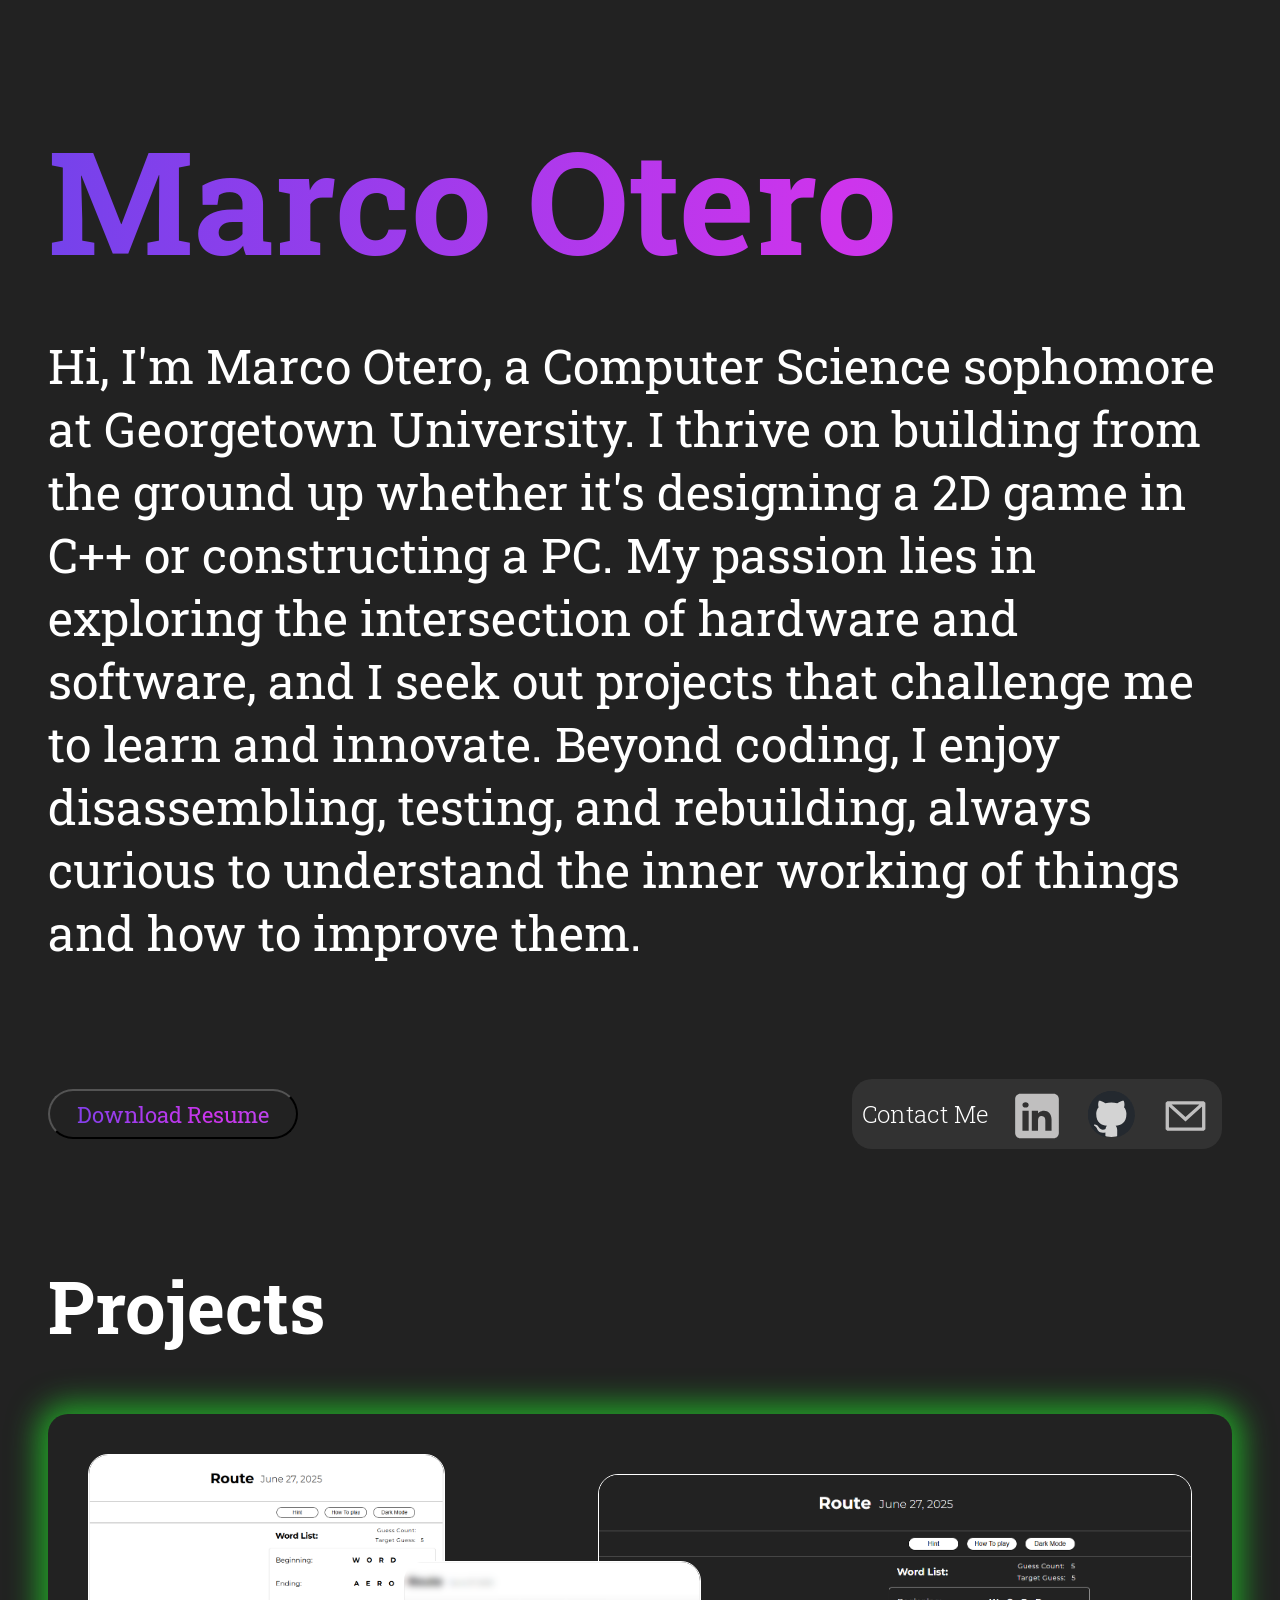
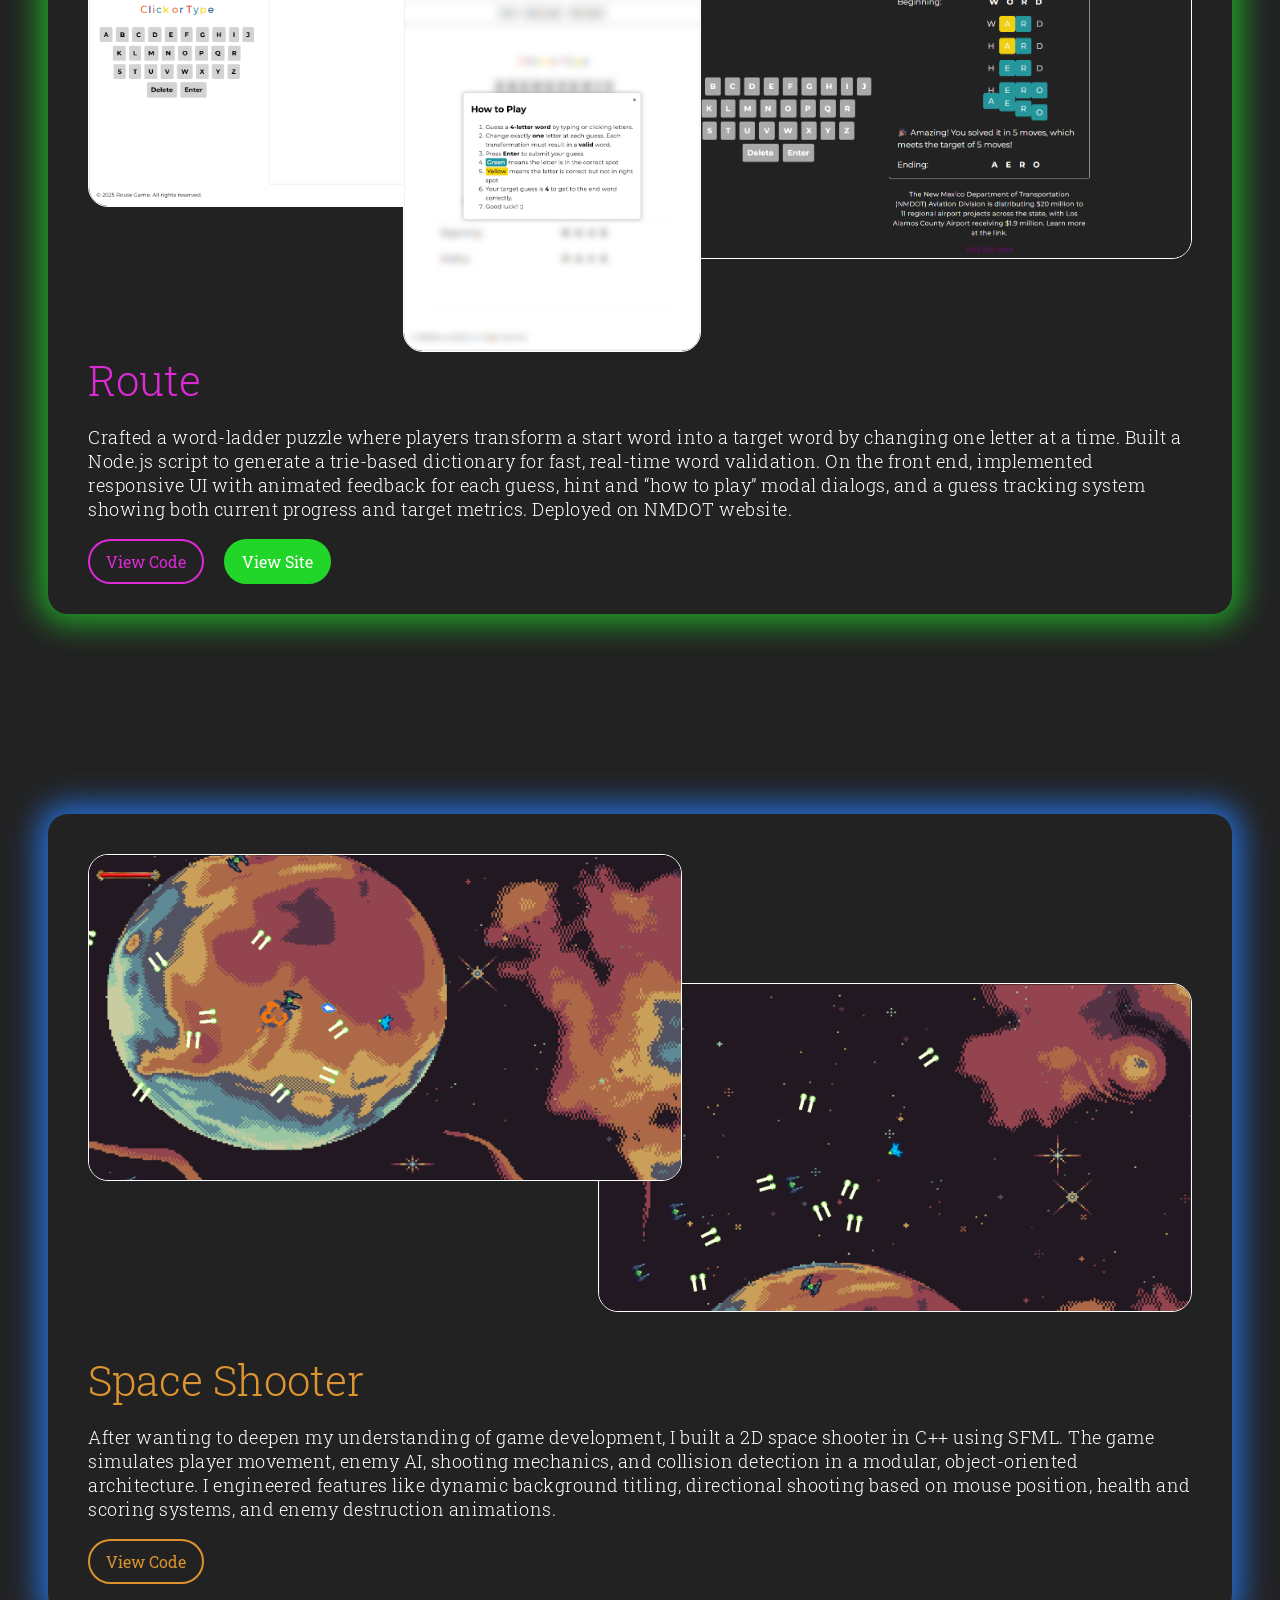
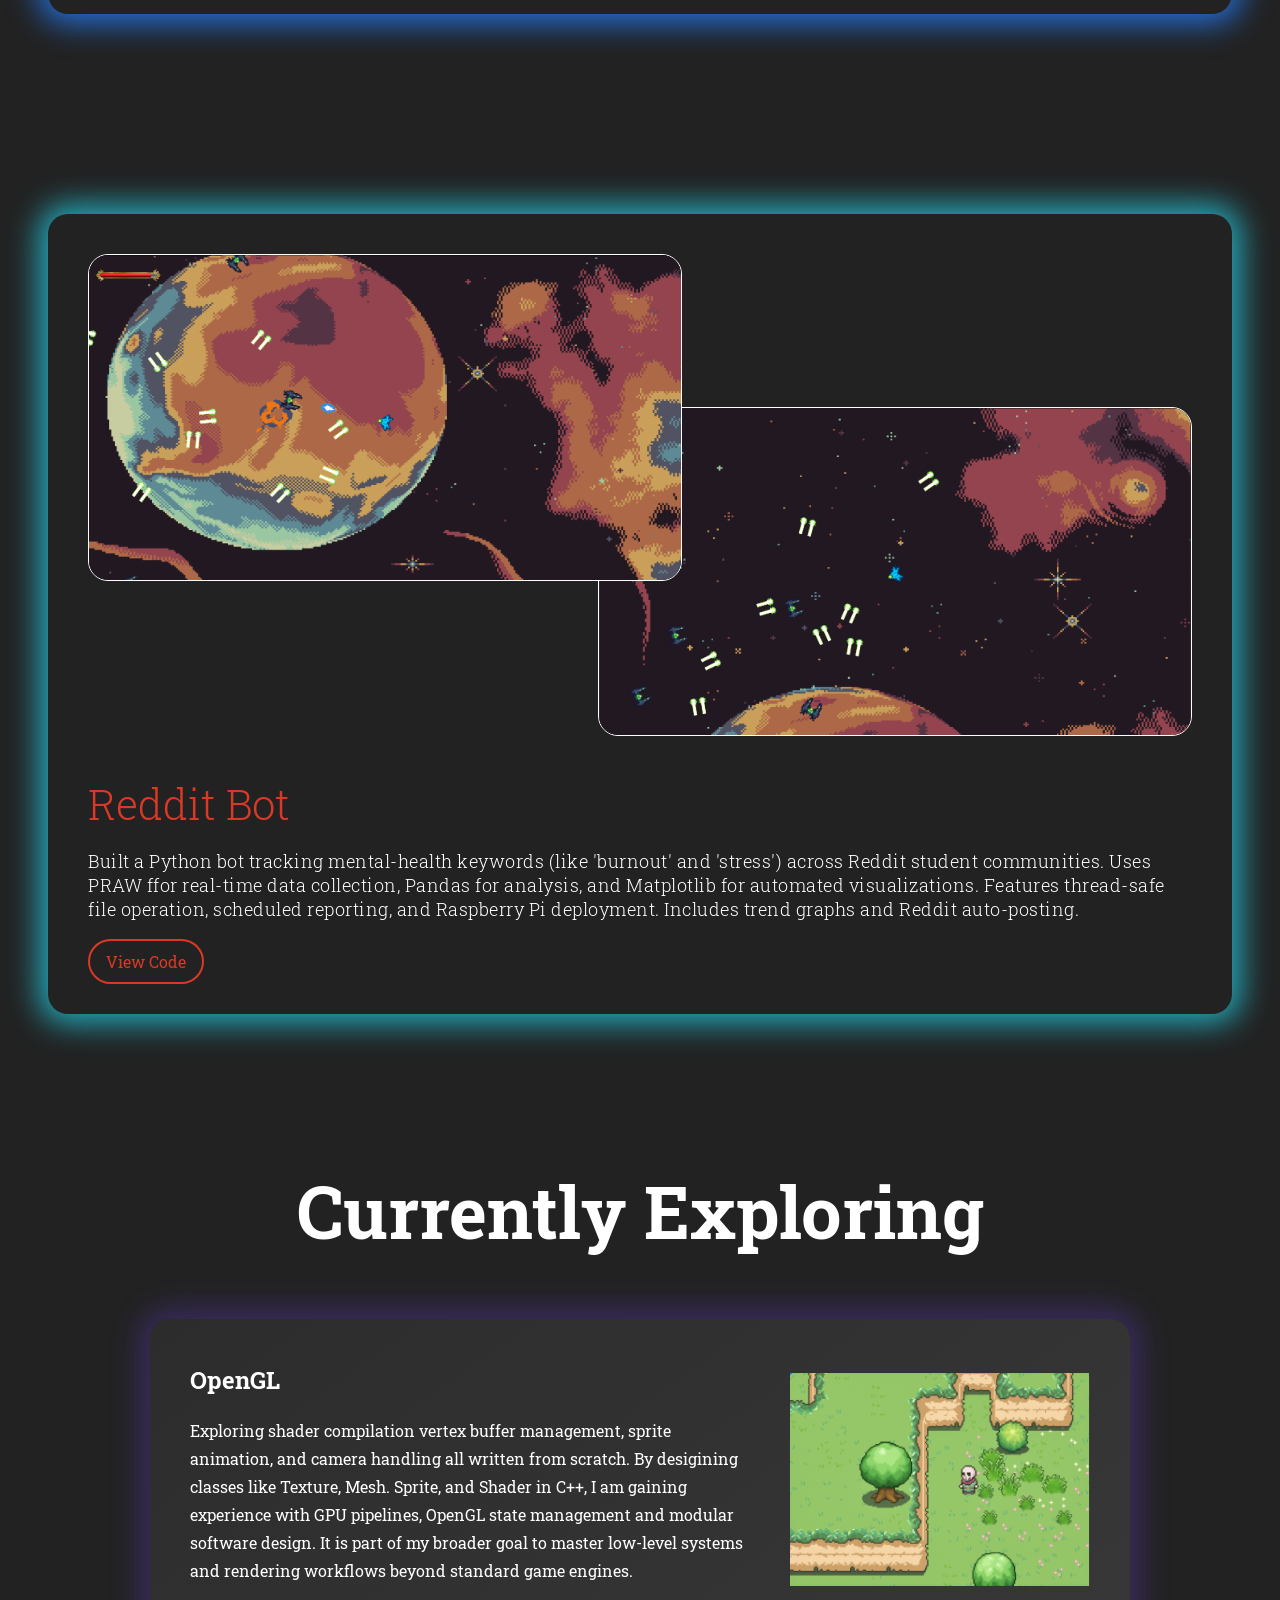
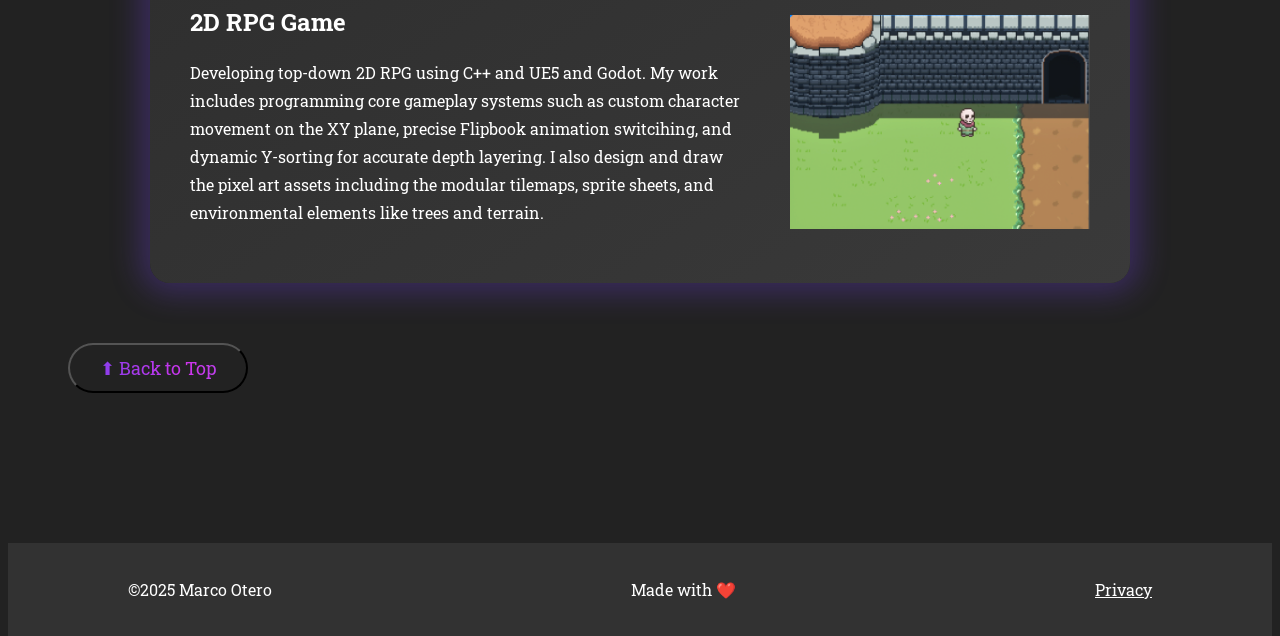
==== index.html @ c9a045a2 "Add minimal privacy page (legal/consent sub-project) Site collects no data today (no forms, cookies," ====
<!DOCTYPE html>
<html lang = "en">
<head>

	<meta charset="utf-8">
	<title>Marco Otero — Computer Science Student & Developer</title>
	<meta name="description" content="Marco Otero is a Computer Science sophomore at Georgetown University building 2D games, PC hardware, and software at the intersection of the two.">
	<meta property="og:type" content="website">
	<meta property="og:url" content="http://marco-otero-portfolio.s3-website.us-east-2.amazonaws.com/">
	<meta property="og:title" content="Marco Otero — Computer Science Student & Developer">
	<meta property="og:description" content="Marco Otero is a Computer Science sophomore at Georgetown University building 2D games, PC hardware, and software at the intersection of the two.">
	<meta property="og:image" content="http://marco-otero-portfolio.s3-website.us-east-2.amazonaws.com/assets/social-preview.jpg">
	<meta name="twitter:card" content="summary_large_image">
	<meta name="twitter:title" content="Marco Otero — Computer Science Student & Developer">
	<meta name="twitter:description" content="Marco Otero is a Computer Science sophomore at Georgetown University building 2D games, PC hardware, and software at the intersection of the two.">
	<meta name="twitter:image" content="http://marco-otero-portfolio.s3-website.us-east-2.amazonaws.com/assets/social-preview.jpg">
	<link rel = "stylesheet" href = "personal.css">
	<link rel="preconnect" href="https://fonts.googleapis.com">
	<link rel="preconnect" href="https://fonts.gstatic.com" crossorigin>
	<link href="https://fonts.googleapis.com/css2?family=Roboto+Slab:wght@100..900&display=swap" rel="stylesheet">
</head>

<body>
	<main>
		<div class="general">
			<div class="top-container">
				<h1 class="title">
					Marco Otero
				</h1>
				<div class="bio">
					Hi, I'm Marco Otero, a Computer Science sophomore at Georgetown University.
I thrive on building from the ground up whether it's designing a 2D game in C++ or constructing a PC. My passion lies in exploring the intersection of hardware and software, and I seek out projects that challenge me to learn and innovate. Beyond coding, I enjoy disassembling, testing, and rebuilding, always curious to understand the inner working of things and how to improve them.
				</div>
				<div class = "contact">
					<button onclick = "window.location.href='assets/marco-otero-resume.pdf';" class="resume-button" target="_blank"  type="button">Download Resume</button>
				</div>
			</div>
			<div class="outside-links" id="outside-links">
						<h4 class = "outside-links-caption">Contact Me</h4>
						<a href = "https://www.linkedin.com/in/marco-otero935" class = "linkedin-icon" target = "_blank" aria-label="LinkedIn">
							<img src = "assets/icons8-linkedin.svg" class = "linkedin-icon-img" alt="">
						</a>
						<a href = "https://github.com/MarcoAntOtero" class = "github-link" target = "_blank" aria-label="GitHub">
							<svg class="github-ring" width="2.2em" height="2.2em" viewBox="0 0 100 100">
    							<circle class="ring" cx="50" cy="50" r="43" fill="lightgray" stroke="white" stroke-width="15" />
    							<clipPath id="circleClip">
									<circle cx="50" cy="50" r="45" />
    							</clipPath>
								<image
      								href="assets/github-mark.svg"
									x="5"
									y="5"
									width="90"
									height="90"
									clip-path="url(#circleClip)"
								/>
							</svg>
						</a>
						<a href = "mailto:oterom935@gmail.com" class = "email-icon" target = "_blank" aria-label="Email">
							<img src = "assets/email-1-svgrepo-com.svg" class ="email-icon-img" alt="">
						</a>
			</div>
			<div class="main-container">
				<h2 class = "main-container-title">
					Projects	
				</h2>
				<div class="project3-container">
					<div class ="img3-container">
						<img src = "assets/route2.png" alt="Route word-ladder game screenshot showing the puzzle board" class = "project3-pic1">
						<img src = "assets/route1.png" alt="Route word-ladder game screenshot showing the hint modal" class = "project3-pic2">
						<img src = "assets/route3.png" alt="Route word-ladder game screenshot showing the guess tracker" class = "project3-pic3">
					</div>
					<div class = "project3-header">
						<h3 class = "project3-title">
							Route
						</h3>
						<p class = "project3-description">Crafted a word-ladder puzzle where players transform a start word into a target word by changing one letter at a time. Built a Node.js script to generate a trie-based dictionary for fast, real-time word validation. On the front end, implemented responsive UI with animated feedback for each guess, hint and “how to play” modal dialogs, and a guess tracking system showing both current progress and target metrics. Deployed on NMDOT website.</p>
						<button class = "project3-button" onclick="window.open('https://github.com/MarcoAntOtero/route-game','_blank')">View Code</button>
						<button class = "project3-button2" onclick="window.open('https://www.dot.nm.gov/route','_blank')">View Site</button>
					</div>
				</div>
				<div class="project1-container">
					<div class ="img1-container">
						<img src = "assets/Screenshot 2025-06-06 at 11.48.27 AM.png" alt="Space Shooter gameplay screenshot showing player movement and enemies" class = "project1-pic1">
						<img src = "assets/Screenshot 2025-06-06 at 11.50.57 AM.png" alt="Space Shooter gameplay screenshot showing health and scoring UI" class = "project1-pic2">
					</div>
					<div class = "project1-header">
						<h3 class = "project1-title">
							Space Shooter
						</h3>
						<p class = "project1-description">After wanting to deepen my understanding of game development, I built a 2D space shooter in C++ using SFML. The game simulates player movement, enemy AI, shooting mechanics, and collision detection in a modular, object-oriented architecture. I engineered features like dynamic background titling, directional shooting based on mouse position, health and scoring systems, and enemy destruction animations.</p>
						<button class = "project1-button" onclick="window.open('https://github.com/MarcoAntOtero/space-shooter','_blank')">View Code</button>
					</div>
				</div>
				<div class="project2-container">
					<div class ="img2-container">
						<img src = "assets/Screenshot 2025-06-06 at 11.48.27 AM.png" alt="Reddit bot dashboard screenshot showing keyword tracking" class = "project2-pic1">
						<img src = "assets/Screenshot 2025-06-06 at 11.50.57 AM.png" alt="Reddit bot dashboard screenshot showing trend graphs" class = "project2-pic2">
					</div>
					<div class = "project2-header">
						<h3 class = "project2-title">
							Reddit Bot
						</h3>
						<p class = "project2-description">Built a Python bot tracking mental-health keywords (like 'burnout' and 'stress') across Reddit student communities. Uses PRAW ffor real-time data collection, Pandas for analysis, and Matplotlib for automated visualizations. Features thread-safe file operation, scheduled reporting, and Raspberry Pi deployment. Includes trend graphs and Reddit auto-posting.</p>
						<button class = "project2-button" onclick="window.open('https://github.com/MarcoAntOtero/eduStatsBot','_blank')">View Code</button>
					</div>
				</div>
			</div>
  				<div class="bottom-container">
					<h2 class = "bottom-container-title">Currently Exploring</h2>
					<div class="learning-container">
						<div class = learning-text>
							<div class="learning-item">
								<div class="learning-text">
									<div class="learning-title">OpenGL</div>
									<p class ="learning-description">Exploring shader compilation vertex buffer management, sprite animation, and camera handling all written from scratch. By desigining classes like Texture, Mesh. Sprite, and Shader in C++, I am gaining experience with GPU pipelines, OpenGL state management and modular software design. It is part of my broader goal to master low-level systems and rendering workflows beyond standard game engines.</p>
								</div>
							</div>
							<div class="learning-item">
								<div class="learning-text">
									<div class="learning-title">2D RPG Game</div>
									<p>Developing top-down 2D RPG using C++ and UE5 and Godot. My work includes programming core gameplay systems such as custom character movement on the XY plane, precise Flipbook animation switcihing, and dynamic Y-sorting for accurate depth layering. I also design and draw the pixel art assets including the modular tilemaps, sprite sheets, and environmental elements like trees and terrain.</p>
								</div>
							</div>
						</div>
						<div class="learning-img-container">
							<img src="assets/game1.png" alt="2D RPG environment work-in-progress screenshot" class="learning-image"/>
							<img src="assets/game2.png" alt="2D RPG environment work-in-progress screenshot showing sprite tilemap" class="learning-image"/>
						</div>
					</div>
					<button class="back-top-button" id = "scrollToTopBtn" type="button">⬆ Back to Top</button>
				</div>
		</div>
		<div class="footer">
				<p class="footer-text">&copy;2025 Marco Otero</p>
				<p class="footer-text">Made with ❤️</p>
				<p class="footer-text"><a href="privacy.html" class="footer-text">Privacy</a></p>
			</div>
	</main>
	<script src="main.js"></script>
	
	
	
	
</body>
</html>
---- personal.css ----
/* ==========================================
   GLOBAL STYLES
========================================== */
* {
	color: white;
	font-family: "Roboto Slab", serif;
	font-optical-sizing: auto;
	font-style: normal;
}
body {
	background-color: #222;
	overflow-x: hidden;
}
.general {
	display: flex;
	flex-direction: column;
	justify-content: space-evenly;
	align-items: space-between;
	width: 100%;
	max-width: 1600px; /* Limits the maximum width */
	min-width: 50px;  /* Ensures it doesn't shrink too small */
	margin: 0 auto;    /* Centers the container */
}
/* ==========================================
   TYPOGRAPHY
========================================== */
.title {
	font-size: 144px;
	margin-bottom: 40px;
	background: linear-gradient(to right, #7542eb, #ce34ec, #9563f0, #7542eb);
	background-size: 200%;
	background-clip: text;
	-webkit-background-clip: text;
	-webkit-text-fill-color: transparent;
	animation: animate-gradient 2.5s linear infinite;
}

@keyframes animate-gradient {
	to {
		background-position: 200%;
	}
}

.bio {
	font-size: 48px;
}
h2{ /*affects subtitles of main, bottom containers*/
	font-size: 72px;
}
.bottom-container-title{
	margin-top: -50px;
	align-self: center;
}
.project1-title, .project2-title , .project3-title{
	font-weight: 300;
	font-size: 42px;
	margin-bottom: 0;
	margin-top: 0px;
}
.project1-title {
	color: #dd9530;
}
.project2-title {
	color: #db3926;
}
.project3-title{
	color: #dd29d6
}
.project1-description, .project2-description , .project3-description{
	color: white;
	font-size: 18px;
	letter-spacing: 0.5px;
}

/* ==========================================
   TOP CONTAINER
========================================== */
.top-container {
	font-weight: 400;
	margin: 0 40px -90px 40px;
}
.contact{
	display: flex;
	flex-direction: row;
	align-items: center;
	justify-content: space-between;
	height: 300px;
}

.resume-button {
	display: flex;
	align-items: center;
	justify-content: center;

	height: 50px;
	width: 250px;
	border-radius: 25px;
	cursor: pointer;
	font-size: 22px;

	background: linear-gradient(to right, #7542eb, #ce34ec, #9563f0, #7542eb);
	background-size: 200%;
	background-clip: text;
	-webkit-background-clip: text;
	-webkit-text-fill-color: transparent;
	animation: animate-gradient 2.5s linear infinite;
}

@keyframes animate-gradient {
	to {
		background-position: 200%;
	}
}






/* ==========================================
   CONTACT BAR (Outside Links)
=============================================*/
.outside-links-caption {
	font-weight: 300;
}
.outside-links{
	font-size: 24px;
	z-index: 999;
	width: 350px;
	height: 50px;
	padding: 10px;
	background-color: none;
	border-radius: 20px;
	
	font-weight: bolder;
	display: flex;
	justify-content: space-between;
	align-items: center;

	position: sticky;
	top:0px;
	margin: -95px 50px 50px auto;

	transform: translateX(0);
	transition: transform 1s ease-in-out;
	pointer-events: auto;
}

/* Icons */
.linkedin-icon-img,
.email-icon-img {
	margin-top:10px;
	width: 2.2em;
	height: 2.5em;
}
.linkedin-icon,
.email-icon-img{
	filter: brightness(0) saturate(100%) invert(77%) sepia(93%) saturate(1%) hue-rotate(313deg) brightness(84%) contrast(92%);
	transition: filter 0.5s linear;
} 

.linkedin-icon:hover,
.email-icon-img:hover {
	filter: brightness(0) saturate(100%) invert(100%) sepia(0%) saturate(0%) hue-rotate(65deg) brightness(106%) contrast(102%);
}

/* GitHub ring animation */
.github-ring {
	display: block;
}
.ring {
	stroke-dasharray: 301.59;
	stroke-dashoffset: 301.59;
	transform: rotate(-90deg);
	transform-origin: 50% 50%;
	transition: stroke-dashoffset 1s ease;
}
.github-link:hover .ring {
	stroke-dashoffset: 0;
}

/* ==========================================
   PROJECT STYLES (Shared)
========================================== */
.main-container{
	margin: 0 40px 0 40px;
}
.project1-container,
.project2-container,
.project3-container {
	display: flex;
	flex-direction: column;
	height: 800px;
	flex: 1;
	border-radius: 20px;
	margin-bottom: 200px;
	
	opacity: 0;
	transform: translateY(40px);
	transition: opacity 0.4s linear, transform 0.4s linear;	
}
.project1-container.is-visible,
.project2-container.is-visible,
.project3-container.is-visible {
	opacity: 1;
	transform: translateY(0);
}

.img1-container,
.img2-container,
.img3-container {
	position: relative;
	width: 100%;
	height: 100%;
}

.project1-pic1,
.project2-pic1,
.project3-pic1,
.project1-pic2,
.project2-pic2,
.project3-pic2,
.project3-pic3{
	position: absolute;
	width: 50%;
	border-radius: 20px;
	z-index: 1;
	transition: transform 0.5s linear;
	border: 1px solid white;
	image-rendering: auto;
}
.project3-pic2{
	width: 30%;
	height:auto;
	image-rendering: auto;
}
.project3-pic3{
	bottom: 0;
	left:30%;
	width:25%;
	height:auto;
	image-rendering: auto;
}

.project1-pic1,
.project2-pic1 {
	right: 40px;
	bottom: 40px;
}
.project3-pic1 {
	right: 40px;
	top: 60px;
}
.project1-pic2,
.project2-pic2, 
.project3-pic2{
	left: 40px;
	top: 40px;
}

.project1-pic1:hover,
.project2-pic1:hover,
.project1-pic2:hover,
.project2-pic2:hover,
.project3-pic1:hover,
.project3-pic2:hover,
.project3-pic3:hover {
	z-index: 2;
	transform: scale(1.1);
}

.project1-header,
.project2-header, 
.project3-header{
	margin: 0px 40px 30px 40px;
	font-weight: 300;
}

/* Project Buttons */
.project1-button,
.project2-button, 
.project3-button,
.project3-button2{
	background-color: #222;
	width: fit-content;
	border-radius: 100px;
	cursor: pointer;
	font-size:16px;
	padding:10px 16px;
}

.project1-button {
	color: #db932e;
	border: 2.5px solid #db932e;
}
.project2-button {
	color: #db3926;
	border: 2.5px solid #db3926;
}
.project3-button {
	color: #dd29d6;
	border: 2.5px solid #dd29d6;
	margin-right: 1rem;
}
.project3-button2{
	background-color: #22d629;
	color: white;
	border: 2.5px solid #22d629;
}
.project1-button:hover {
	background-color: white;
	color: #222;
	border: 2.5px solid #246cd1;
	box-shadow: 0px 0px 10px 3px #246cd1;
}
.project2-button:hover {
	background-color: white;
	color: #222;
	border: 2.5px solid #29dddd;
	box-shadow: 0px 0px 10px 3px #24c6d9;
}
.project3-button:hover {
	background-color: white;
	color: #222;
	border: 2.5px solid #22d629;
	box-shadow: 0px 0px 10px 3px #22d629;
}
.project3-button2:hover {
	background-color: #222;
	color: white;
	border: 2.5px solid #dd29d6;
	box-shadow: 0px 0px 10px 3px #dd29d6;
}
/* Project Shadows */
.project1-container {
	box-shadow: 0px 0px 30px 10px #246cd1;
}
.project2-container {
	box-shadow: 0px 0px 30px 10px rgba(36,198,217,0.8);
}
.project3-container{
	box-shadow: 0px 0px 30px 10px rgba(34,214,42,0.7);
}

/* ==========================================
	BOTTOM CONTAINER
========================================== */

.bottom-container{
	display: flex;
	flex-direction: column;
	justify-content: space-between;
	margin: 0px 60px 150px 60px;
}

.learning-container {
	background: linear-gradient(145deg, #2c2c2c, #3a3a3a);
	border-radius: 20px;
	padding: 40px;
	max-width: 900px;
	margin: 0 auto 60px;
	box-shadow: 0px 0px 30px 10px rgba(117, 66, 235, 0.3);
	animation: softPulse 4s infinite;
	display: flex;
}
.learning-text{
	display: flex;
	flex-direction: column;
	margin-right: 20px;
	line-height: 1.75;
}
.learning-img-container {
	display: flex;
	align-items: center;
	justify-content: space-evenly;
	flex-direction: column;
	gap: 15px;
}
.learning-title {
	font-size: 1.5em;
	font-weight: bold;
}

.learning-image {
	width: 300px;
	object-fit: cover;
	filter: brightness(1.2);
}

@keyframes softPulse {
	0%, 100% {
		box-shadow: 0px 0px 30px 10px rgba(117, 66, 235, 0.2);
	}
	50% {
		box-shadow: 0px 0px 40px 15px rgba(117, 66, 235, 0.4);
	}
}

.back-top-button{
  display: flex;
  align-items: center;
  justify-content: center;

  height: 50px;
  width: 180px;
  border-radius: 25px;
  cursor: pointer;
  font-size: 18px;

  background: linear-gradient(to right, #7542eb, #ce34ec, #9563f0, #7542eb);
  background-size: 200%;
  background-clip: text;
  -webkit-background-clip: text;
  -webkit-text-fill-color: transparent;
  animation: animate-gradient 2.5s linear infinite;
}

/* ==========================================
	FOOTER
========================================== */
.footer {
	background-color: #323232;
	padding: 20px 120px;
	display: flex;
	justify-content: space-between;
	align-items: center;
	font-size: 16px;
	
	
	flex:1;
	margin: 0 0px -10px 0px;
}






@media (max-width: 850px) {
  .title {
    font-size: 64px;
  }
  h2{
	font-size: 48px;
  }
  .bio {
    font-size: 24px;
  }
  .contact{
	height: 160px;
	margin-bottom:30px;
  }
  .outside-links{
	position:fixed;
	font-size: 18px;
	top: 90%;
	right: 0px;
	transform: none;
    margin: 0;       /* remove unwanted margins */
	background-color: #323232;
	width: auto;
	gap: 5px;
	padding: 10px 20px 15px 20px;
  }
  .outside-links-caption{
	display: none;
  }
  .img1-container,
  .img2-container,
  .img3-container {
	margin-top: 30px;
	margin-bottom: -20px;

	display: flex;
	flex-direction: column;
	align-items: center;
	justify-content: space-between;
  }
  .learning-image{
	width: 100%;
  }
  .project1-pic1,
  .project1-pic2,
  .project2-pic1,
  .project2-pic2,
  .project3-pic1{
    width: 85%;
    position: static;
    transform: none;
  }
  .project3-pic2{
	width: 85%;
	height: 400px;
    position: static;
    transform: none;
	object-fit: cover;
  }
  .project3-pic3{
	position: static;
	transform: none;
	width:85%;
	height:400px;
	object-fit: cover;
  }
  

  .project1-container,
  .project2-container,
  .project3-container {
    height: auto;
  }

  .project1-header,
  .project2-header, 
  .project3-header{
	width:85%;
	margin: 0 auto 30px auto;
	font-weight: 300;
  }
  .project1-title,
  .project2-title,
  .project3-title{
	font-size:36px;
	margin-top: 30px;
  }
  .project1-description,
  .project2-description,
  .project3-description{
	font-size:16px;
  }
  .learning-container{
	flex-direction: column;
  }
  .learning-img-container{
	flex-direction: column;
  }
  
  .back-top-button{
	font-size: 18px;
  }
  .resume-button{
	width: 200px;
	height: 40px;
	font-size: 18px;
  }
  .footer{
	justify-content: flex-start;
	padding: 20px 40px;
	gap: 10px;
  }
}

@media (max-width: 1250px) and (min-width: 851px) {

  .title {
    font-size: 72px;
  }
  h2{
	font-size: 58px;
  }
  .bio {
    font-size: 36px;
  }

  .project1-pic1,
  .project1-pic2,
  .project2-pic1,
  .project2-pic2,
  .project3-pic1{
    width: 60%;
  }
  .project3-pic2{
	width:35%;
  }
  .project3-pic3{
	width:33%;
  }
  
  .outside-links{
	font-size: 20px;
	z-index: 999;
	width: 350px;
	height: 50px;
	padding: 10px;
}
}
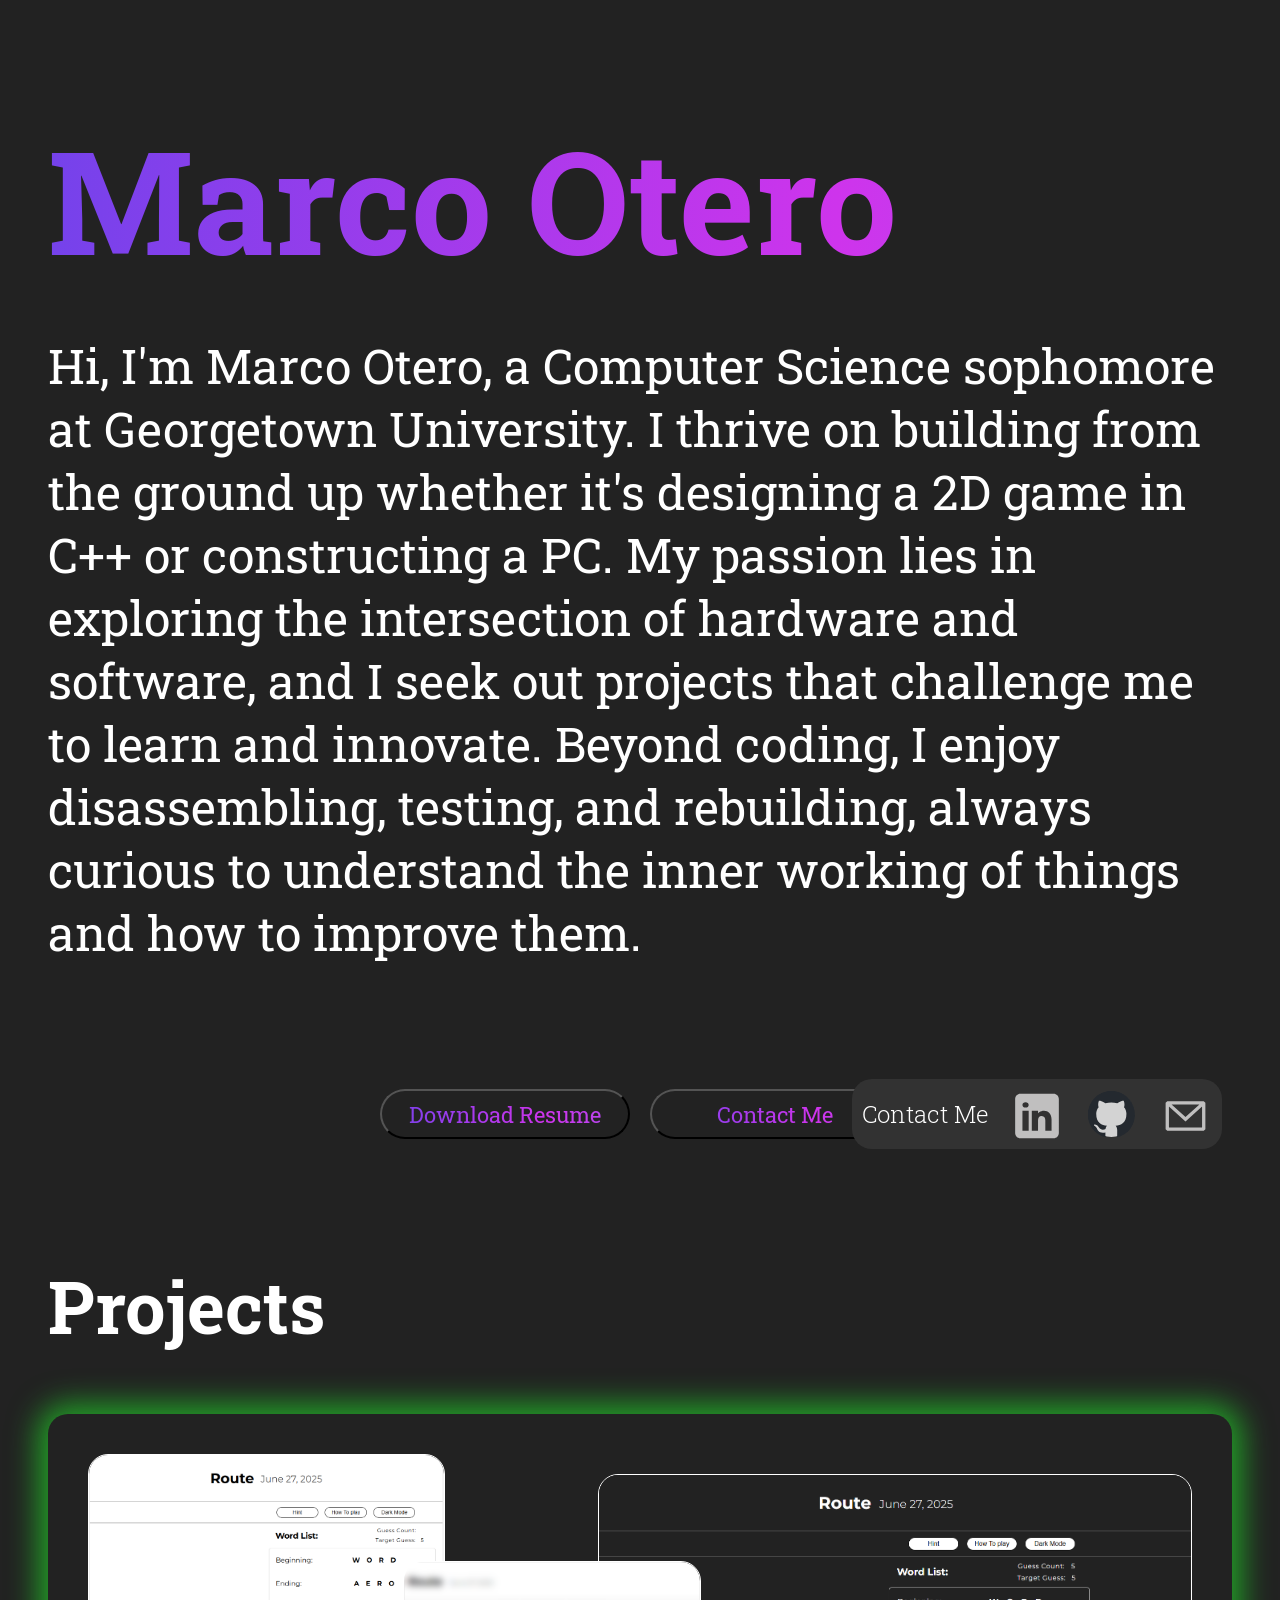
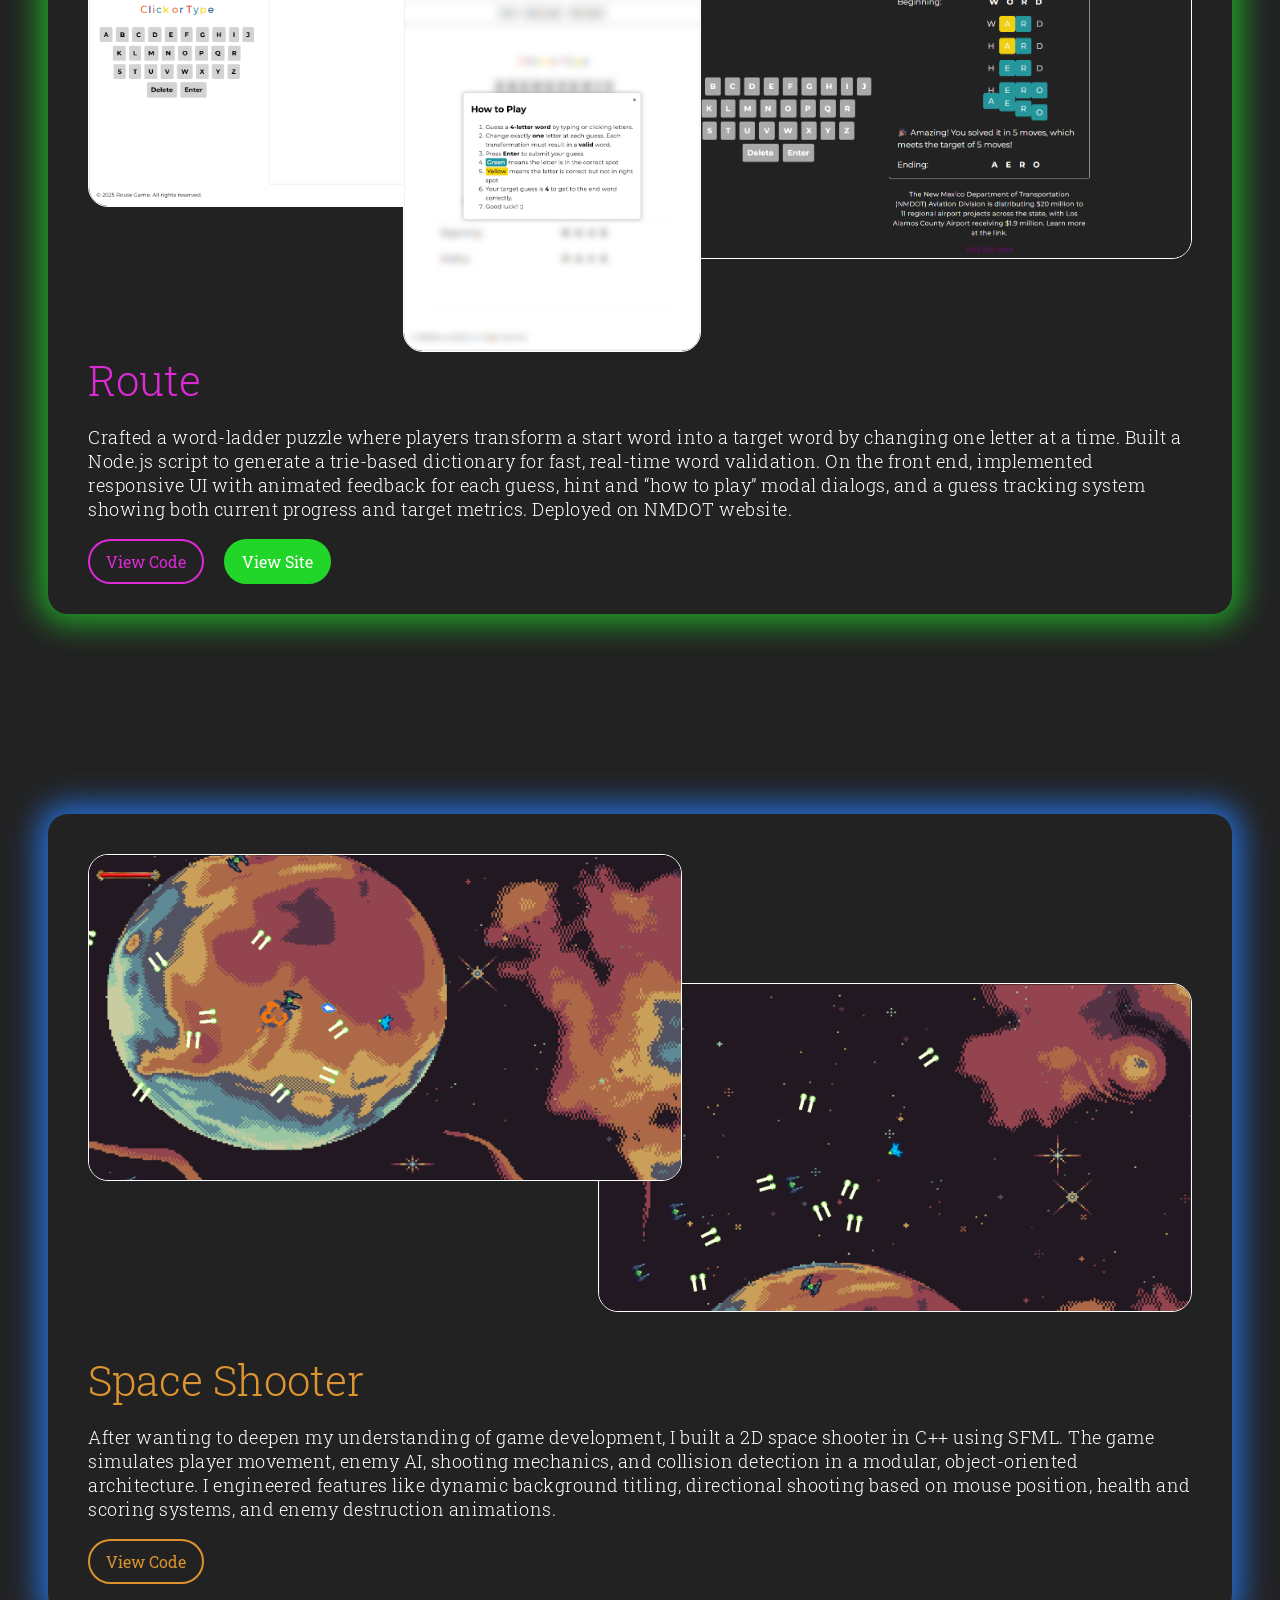
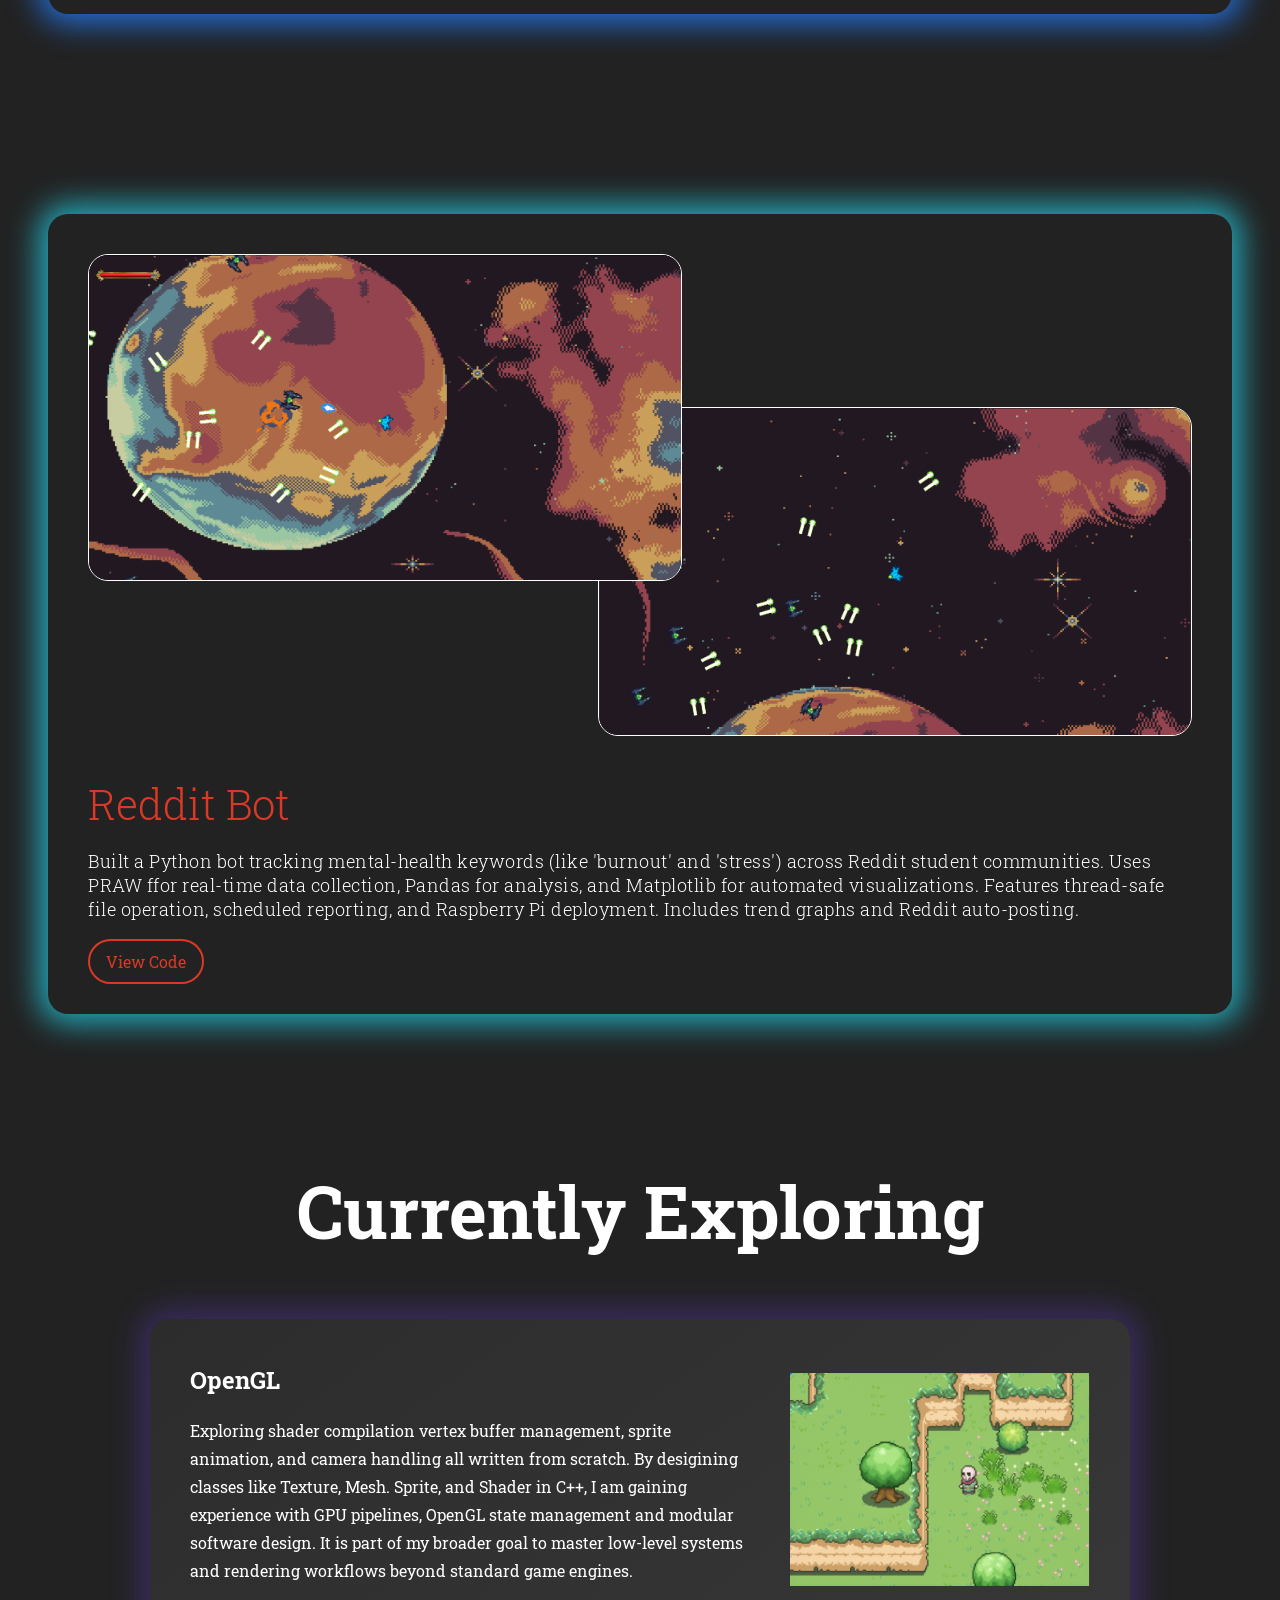
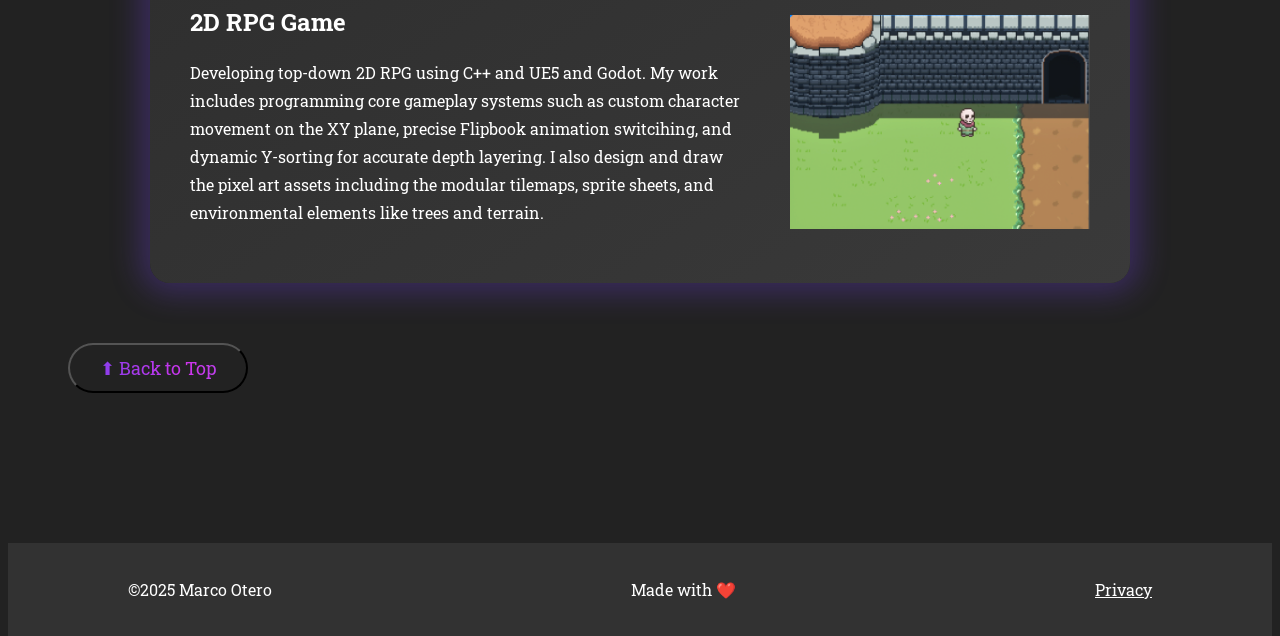
==== commit 38f96765: "Add "Contact Me" CTA button (CTA sub-project) Adds a second button next to "Download Resume" that sm" ====
--- a/index.html
+++ b/index.html
@@ -33,6 +33,7 @@
 				</div>
 				<div class = "contact">
 					<button onclick = "window.location.href='assets/marco-otero-resume.pdf';" class="resume-button" target="_blank"  type="button">Download Resume</button>
+					<button onclick = "document.getElementById('outside-links').scrollIntoView({behavior: 'smooth'});" class="resume-button" type="button">Contact Me</button>
 				</div>
 			</div>
 			<div class="outside-links" id="outside-links">
--- a/personal.css
+++ b/personal.css
@@ -83,7 +83,9 @@
 	display: flex;
 	flex-direction: row;
 	align-items: center;
-	justify-content: space-between;
+	justify-content: center;
+	gap: 20px;
+	flex-wrap: wrap;
 	height: 300px;
 }
 
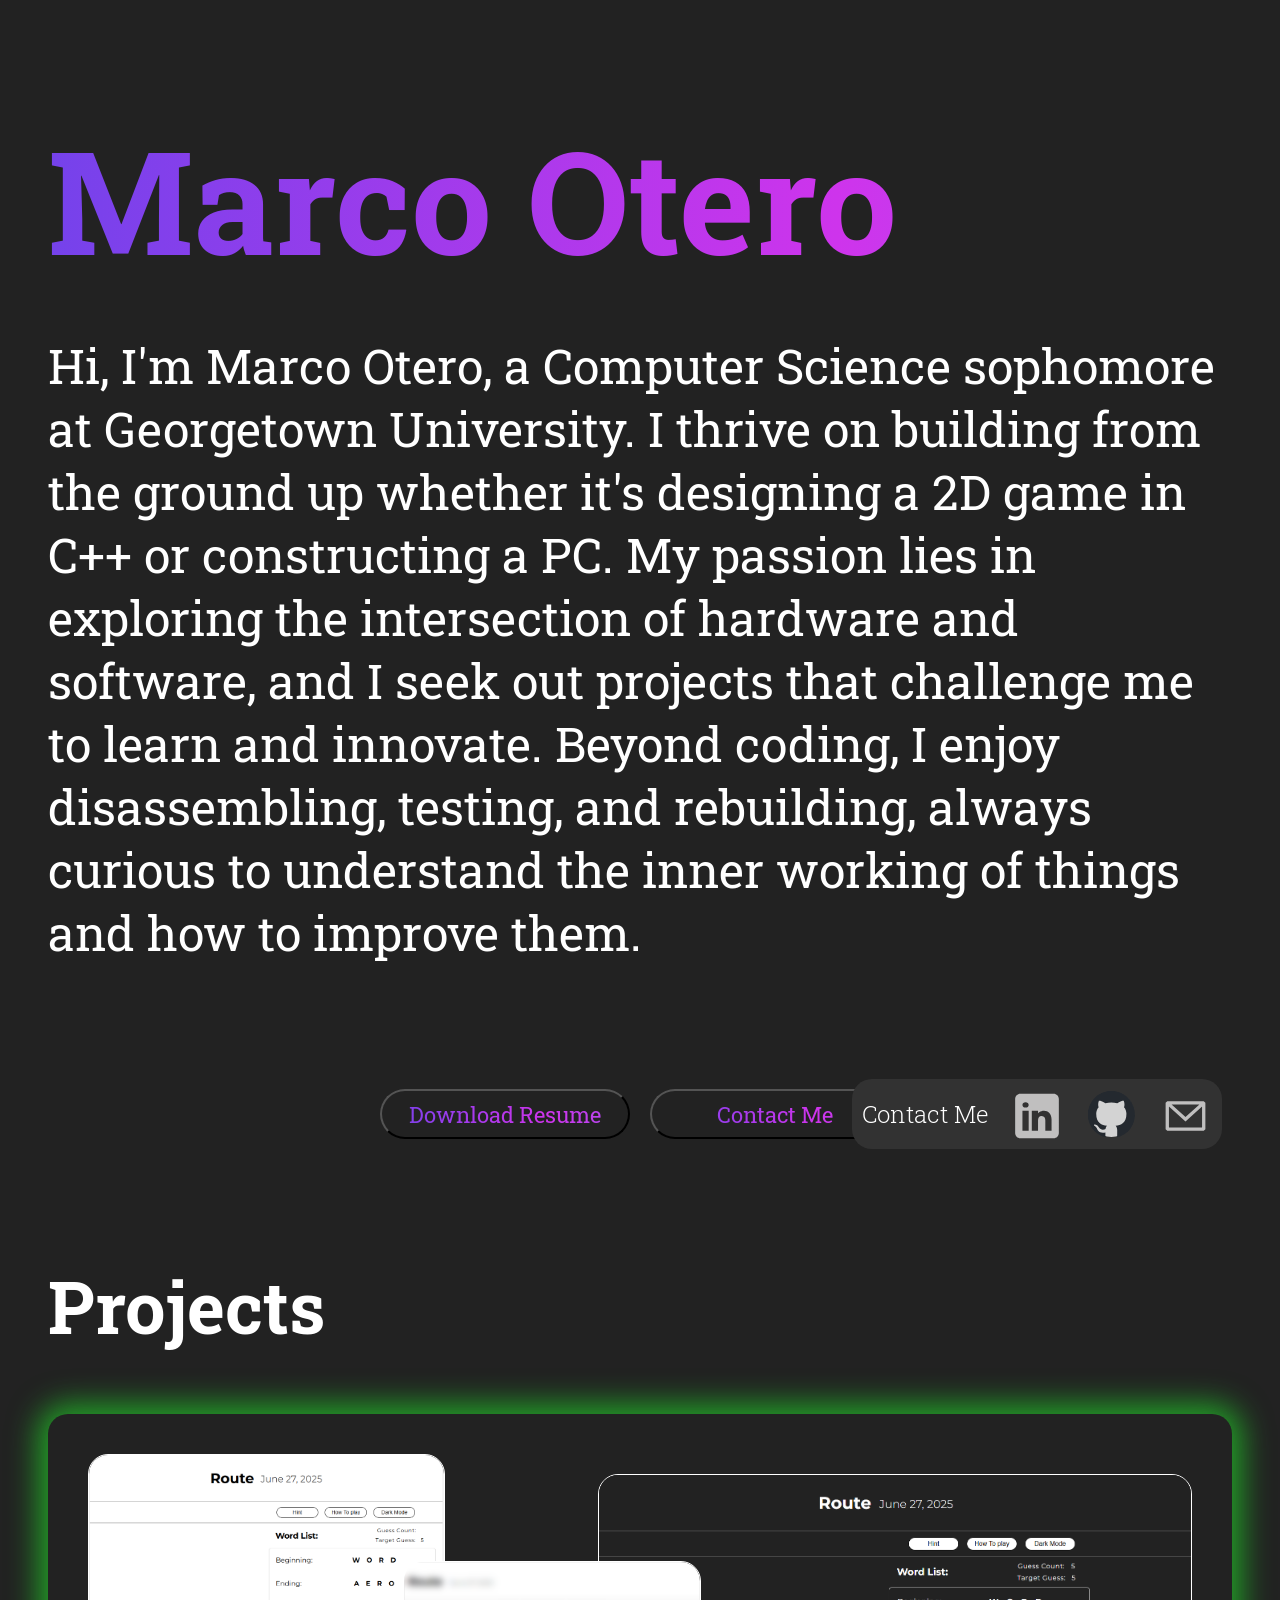
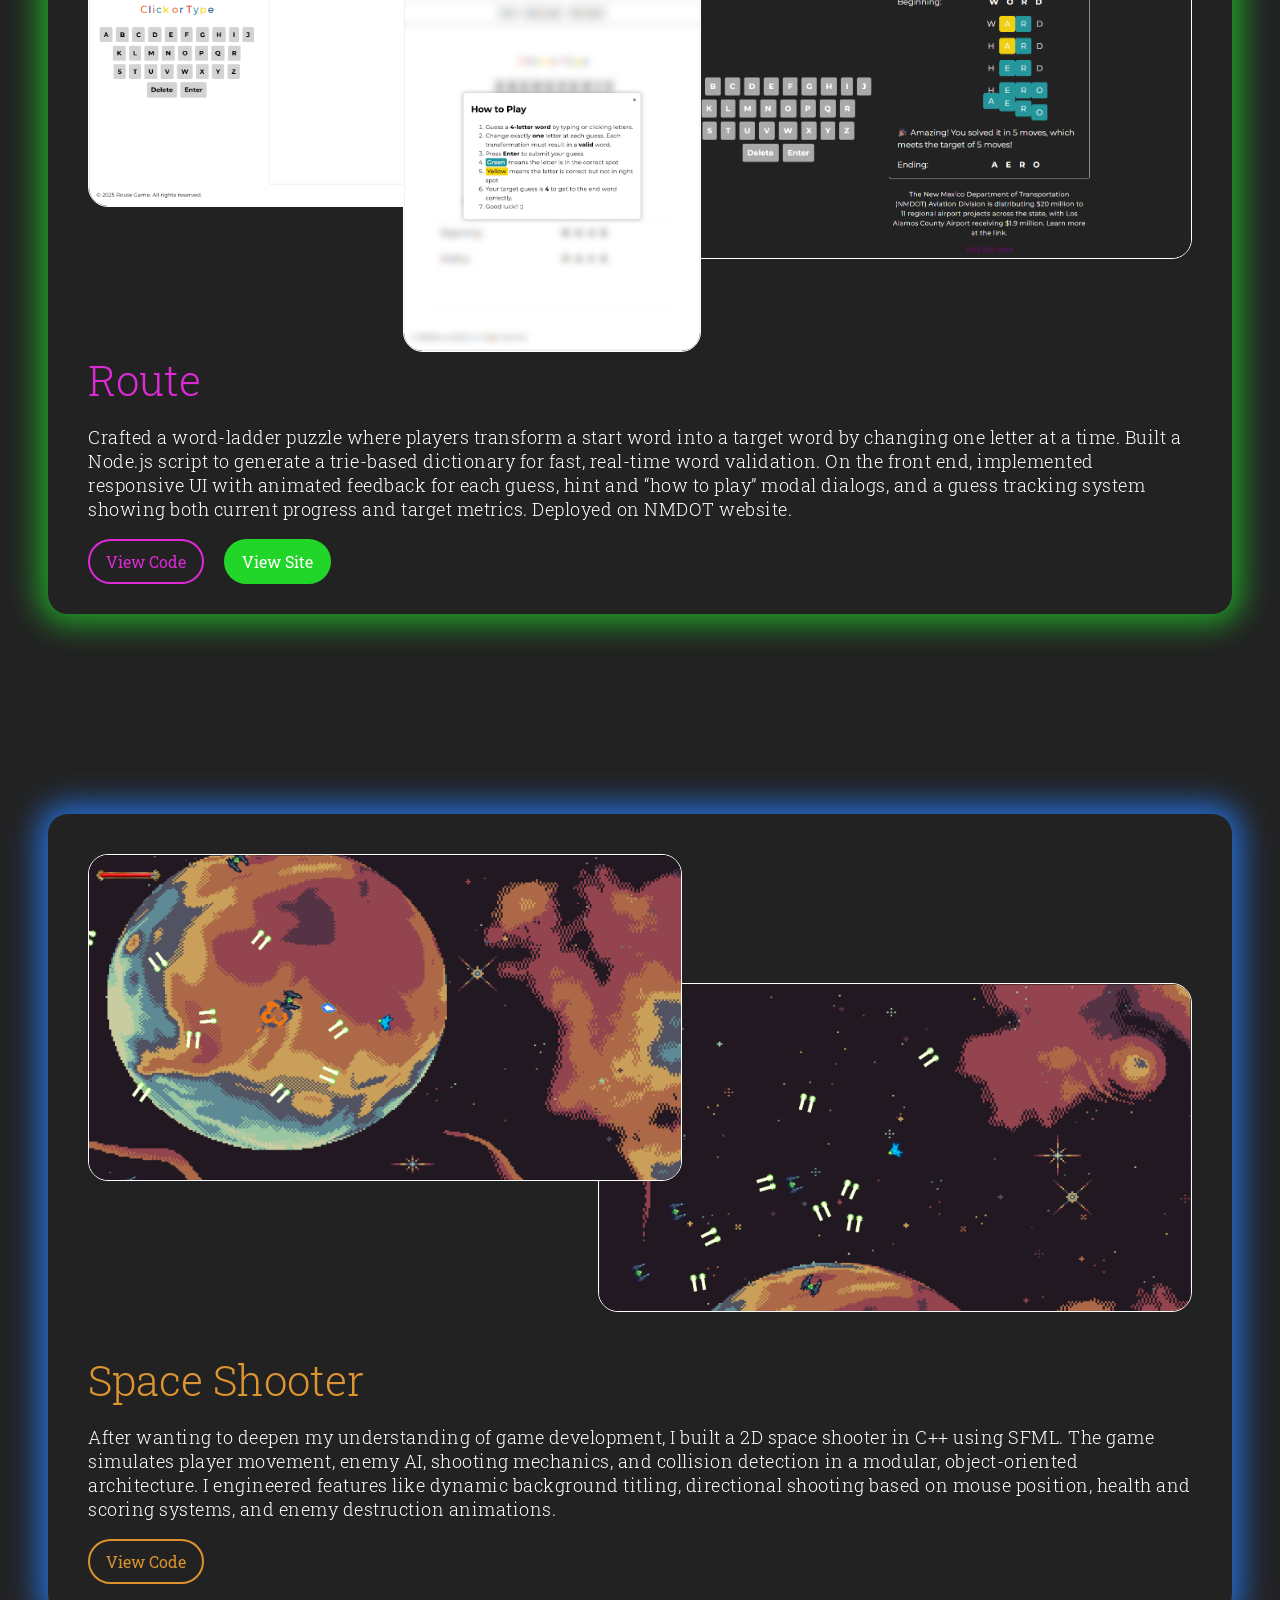
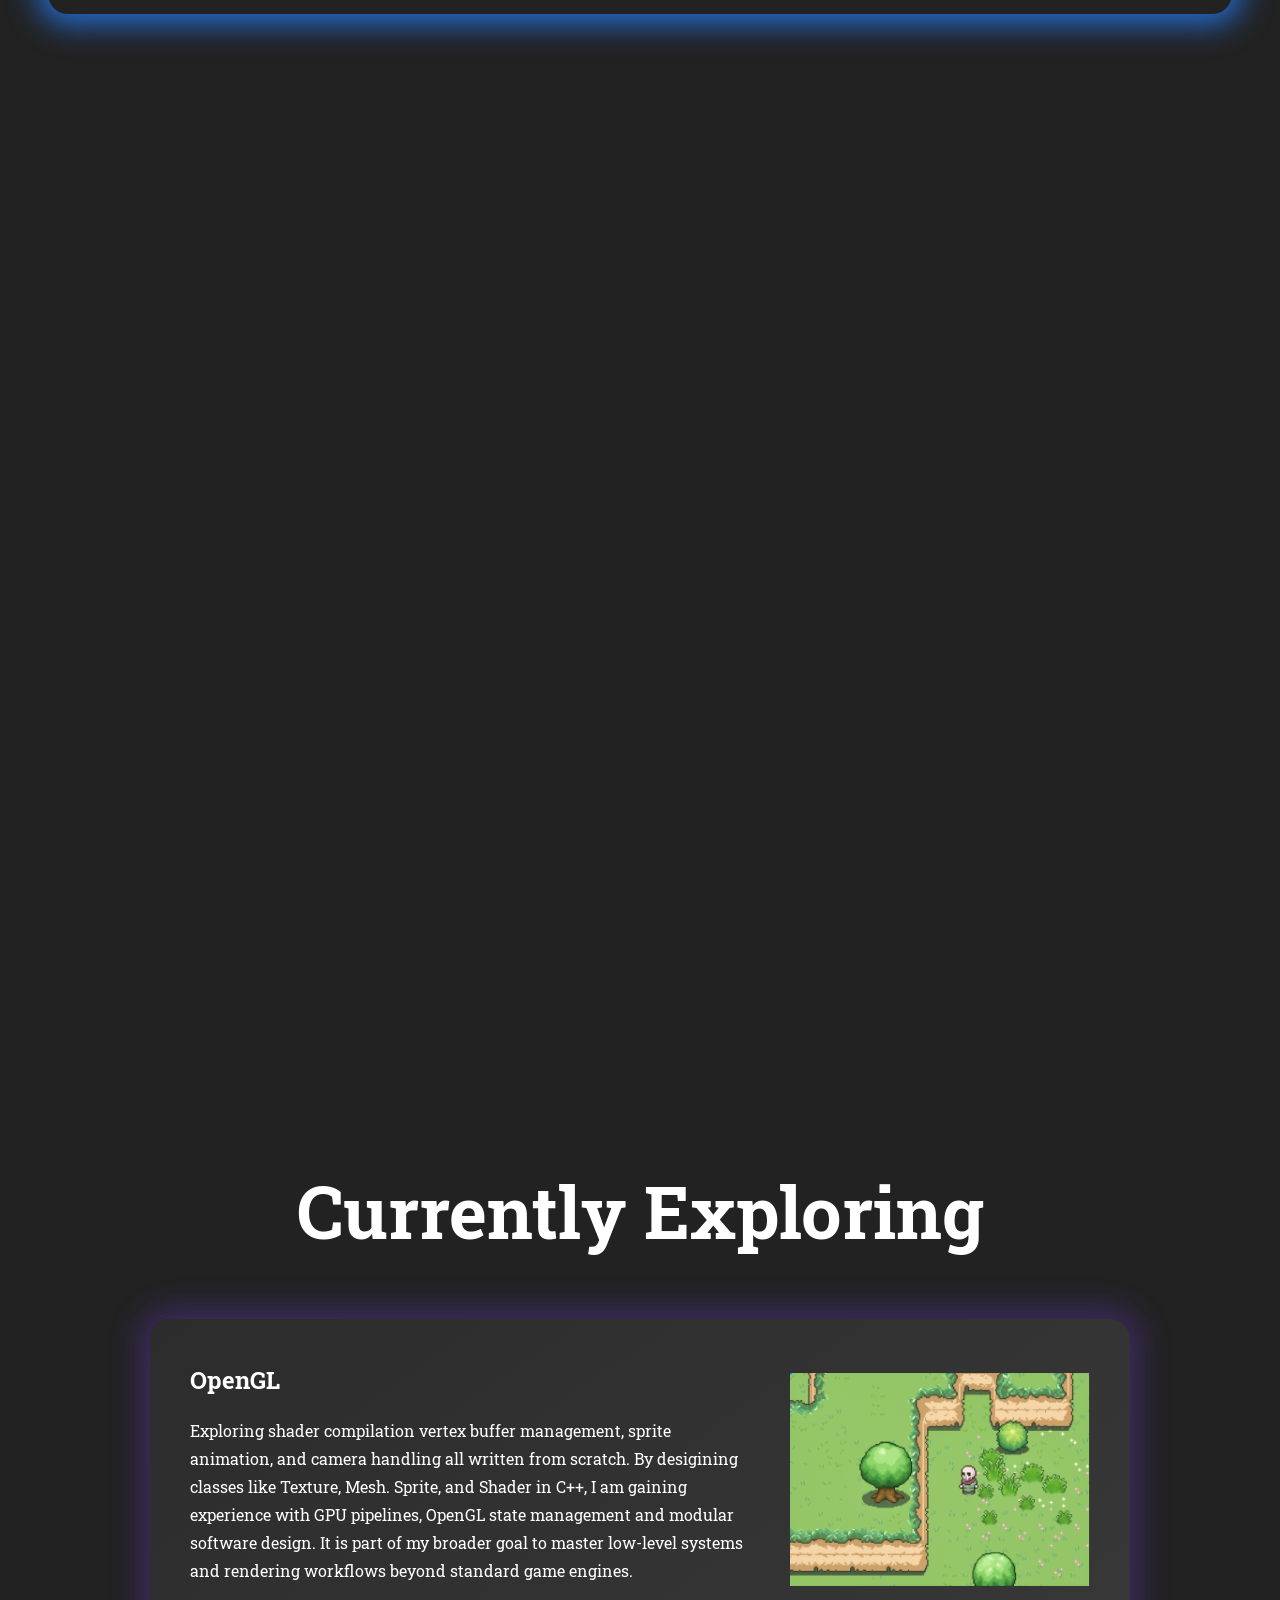
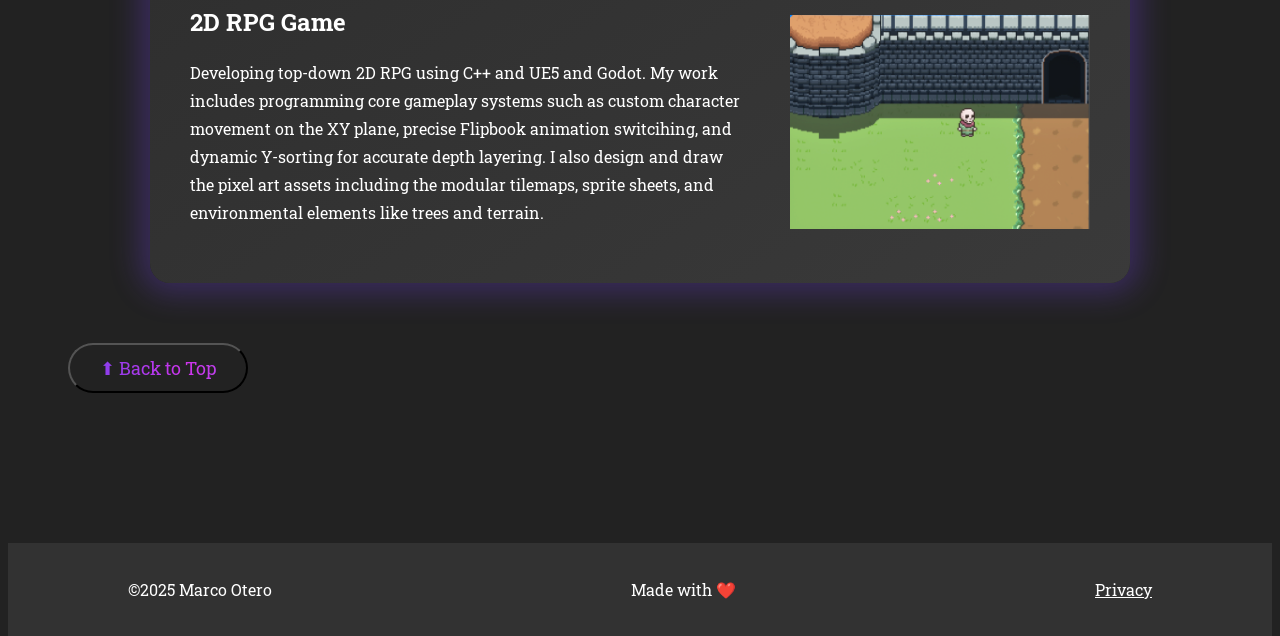
==== commit 2800a427: "Point canonical URLs at marcootero.vercel.app Renamed the Vercel project from personalwebsite to mar" ====
--- a/index.html
+++ b/index.html
@@ -6,14 +6,14 @@
 	<title>Marco Otero — Computer Science Student & Developer</title>
 	<meta name="description" content="Marco Otero is a Computer Science sophomore at Georgetown University building 2D games, PC hardware, and software at the intersection of the two.">
 	<meta property="og:type" content="website">
-	<meta property="og:url" content="http://marco-otero-portfolio.s3-website.us-east-2.amazonaws.com/">
+	<meta property="og:url" content="https://marcootero.vercel.app/">
 	<meta property="og:title" content="Marco Otero — Computer Science Student & Developer">
 	<meta property="og:description" content="Marco Otero is a Computer Science sophomore at Georgetown University building 2D games, PC hardware, and software at the intersection of the two.">
-	<meta property="og:image" content="http://marco-otero-portfolio.s3-website.us-east-2.amazonaws.com/assets/social-preview.jpg">
+	<meta property="og:image" content="https://marcootero.vercel.app/assets/social-preview.jpg">
 	<meta name="twitter:card" content="summary_large_image">
 	<meta name="twitter:title" content="Marco Otero — Computer Science Student & Developer">
 	<meta name="twitter:description" content="Marco Otero is a Computer Science sophomore at Georgetown University building 2D games, PC hardware, and software at the intersection of the two.">
-	<meta name="twitter:image" content="http://marco-otero-portfolio.s3-website.us-east-2.amazonaws.com/assets/social-preview.jpg">
+	<meta name="twitter:image" content="https://marcootero.vercel.app/assets/social-preview.jpg">
 	<link rel = "stylesheet" href = "personal.css">
 	<link rel="preconnect" href="https://fonts.googleapis.com">
 	<link rel="preconnect" href="https://fonts.gstatic.com" crossorigin>
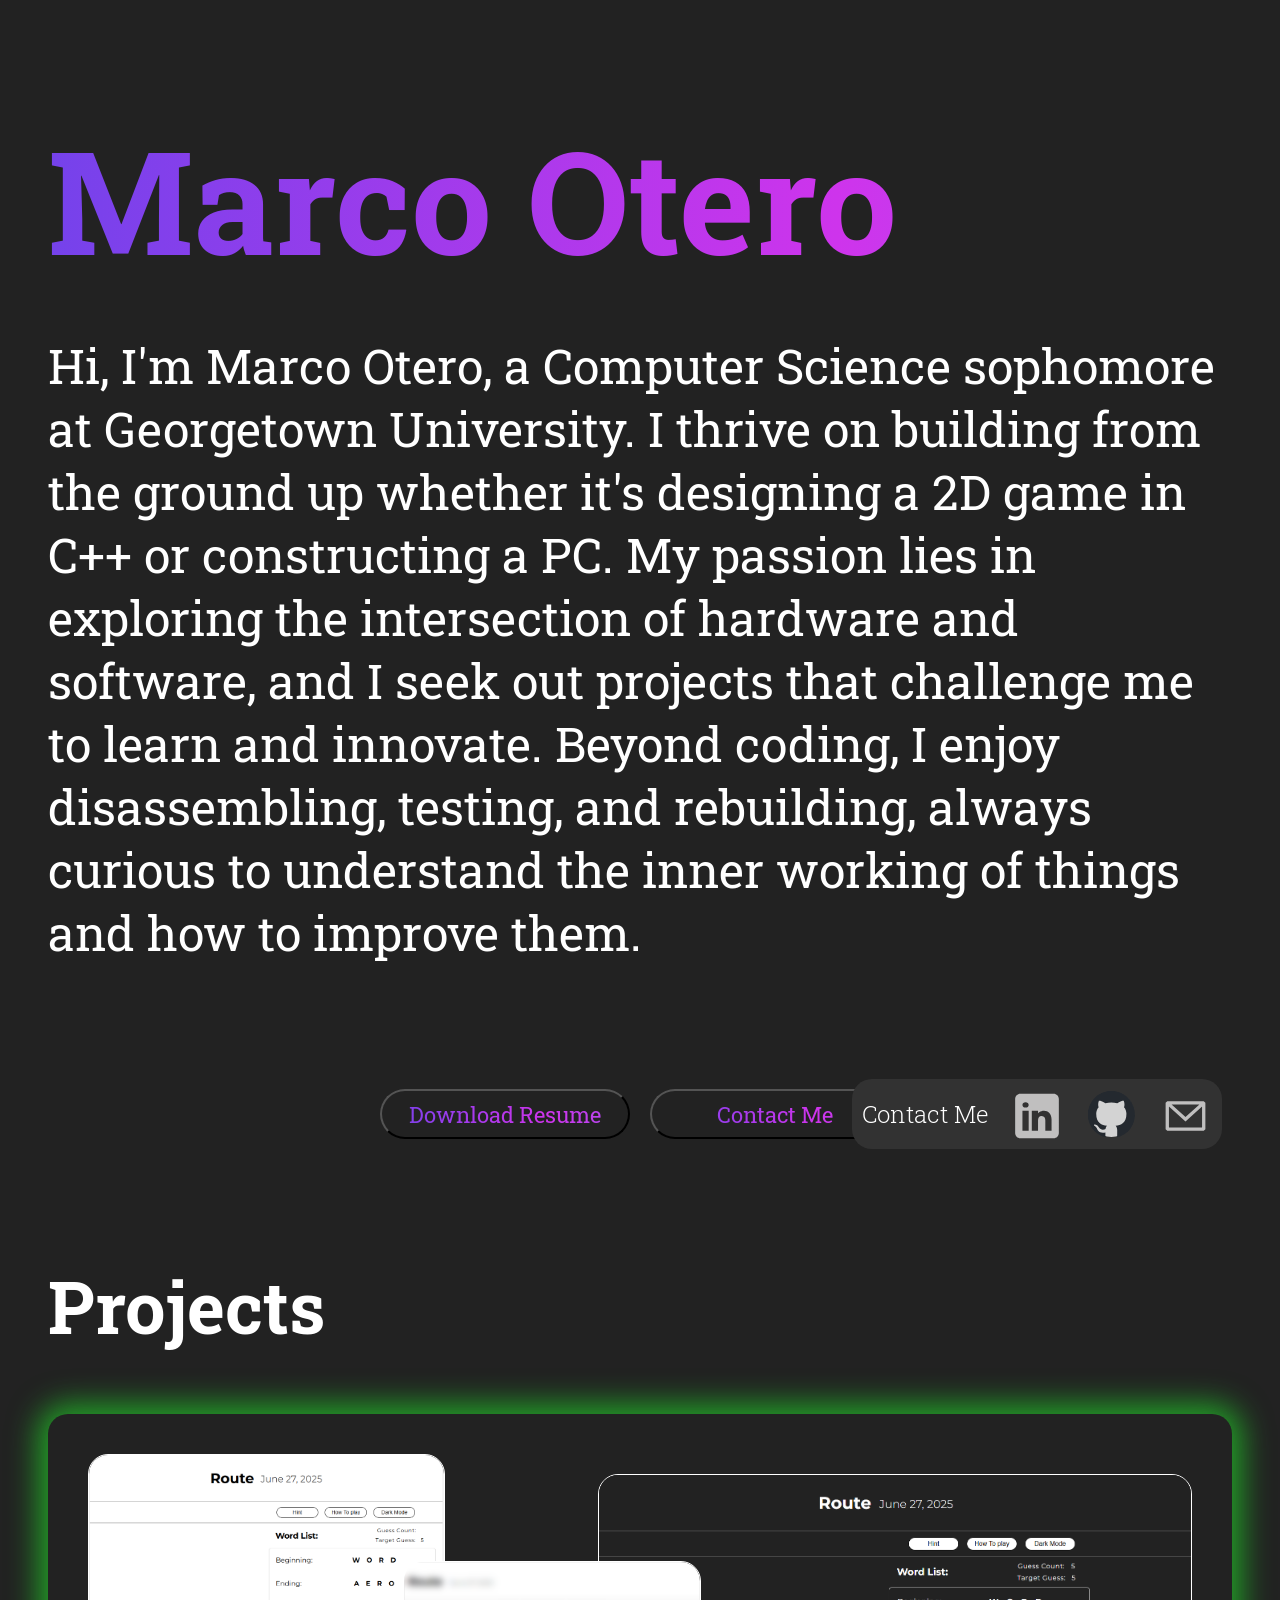
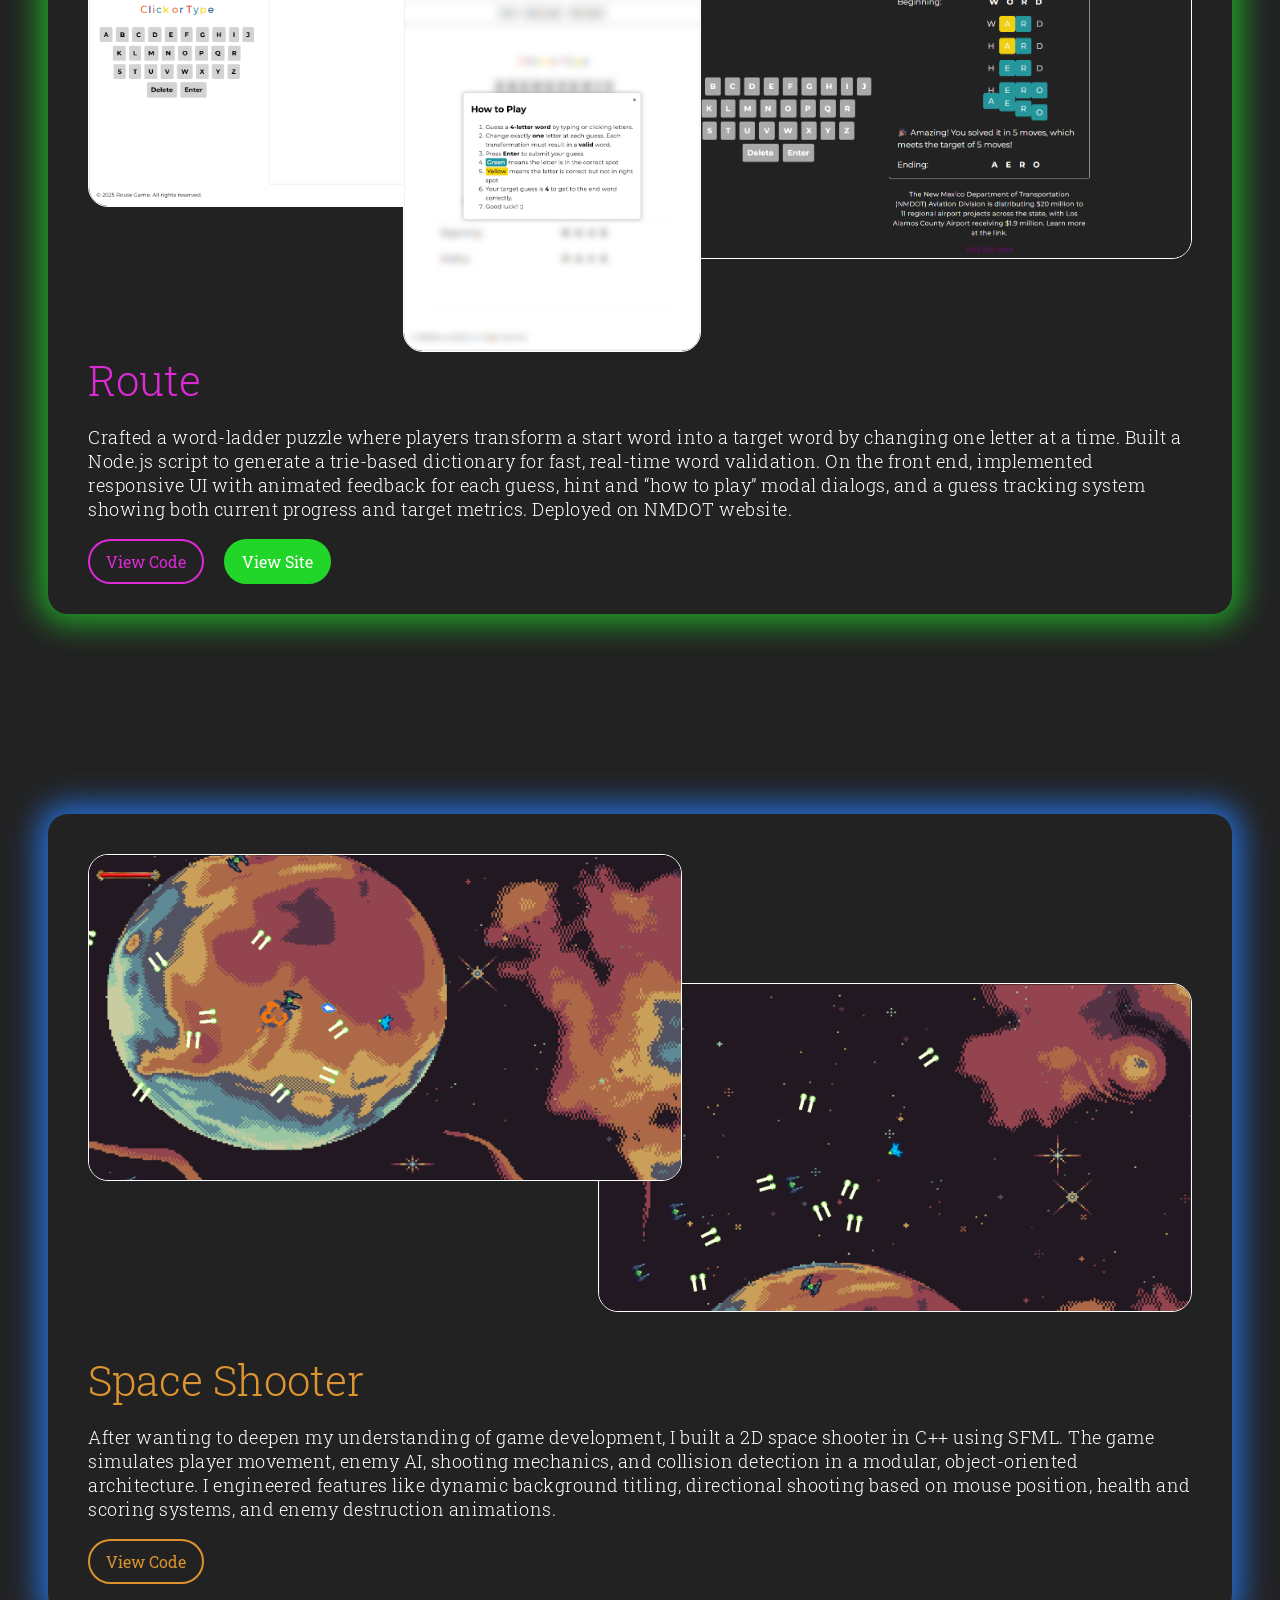
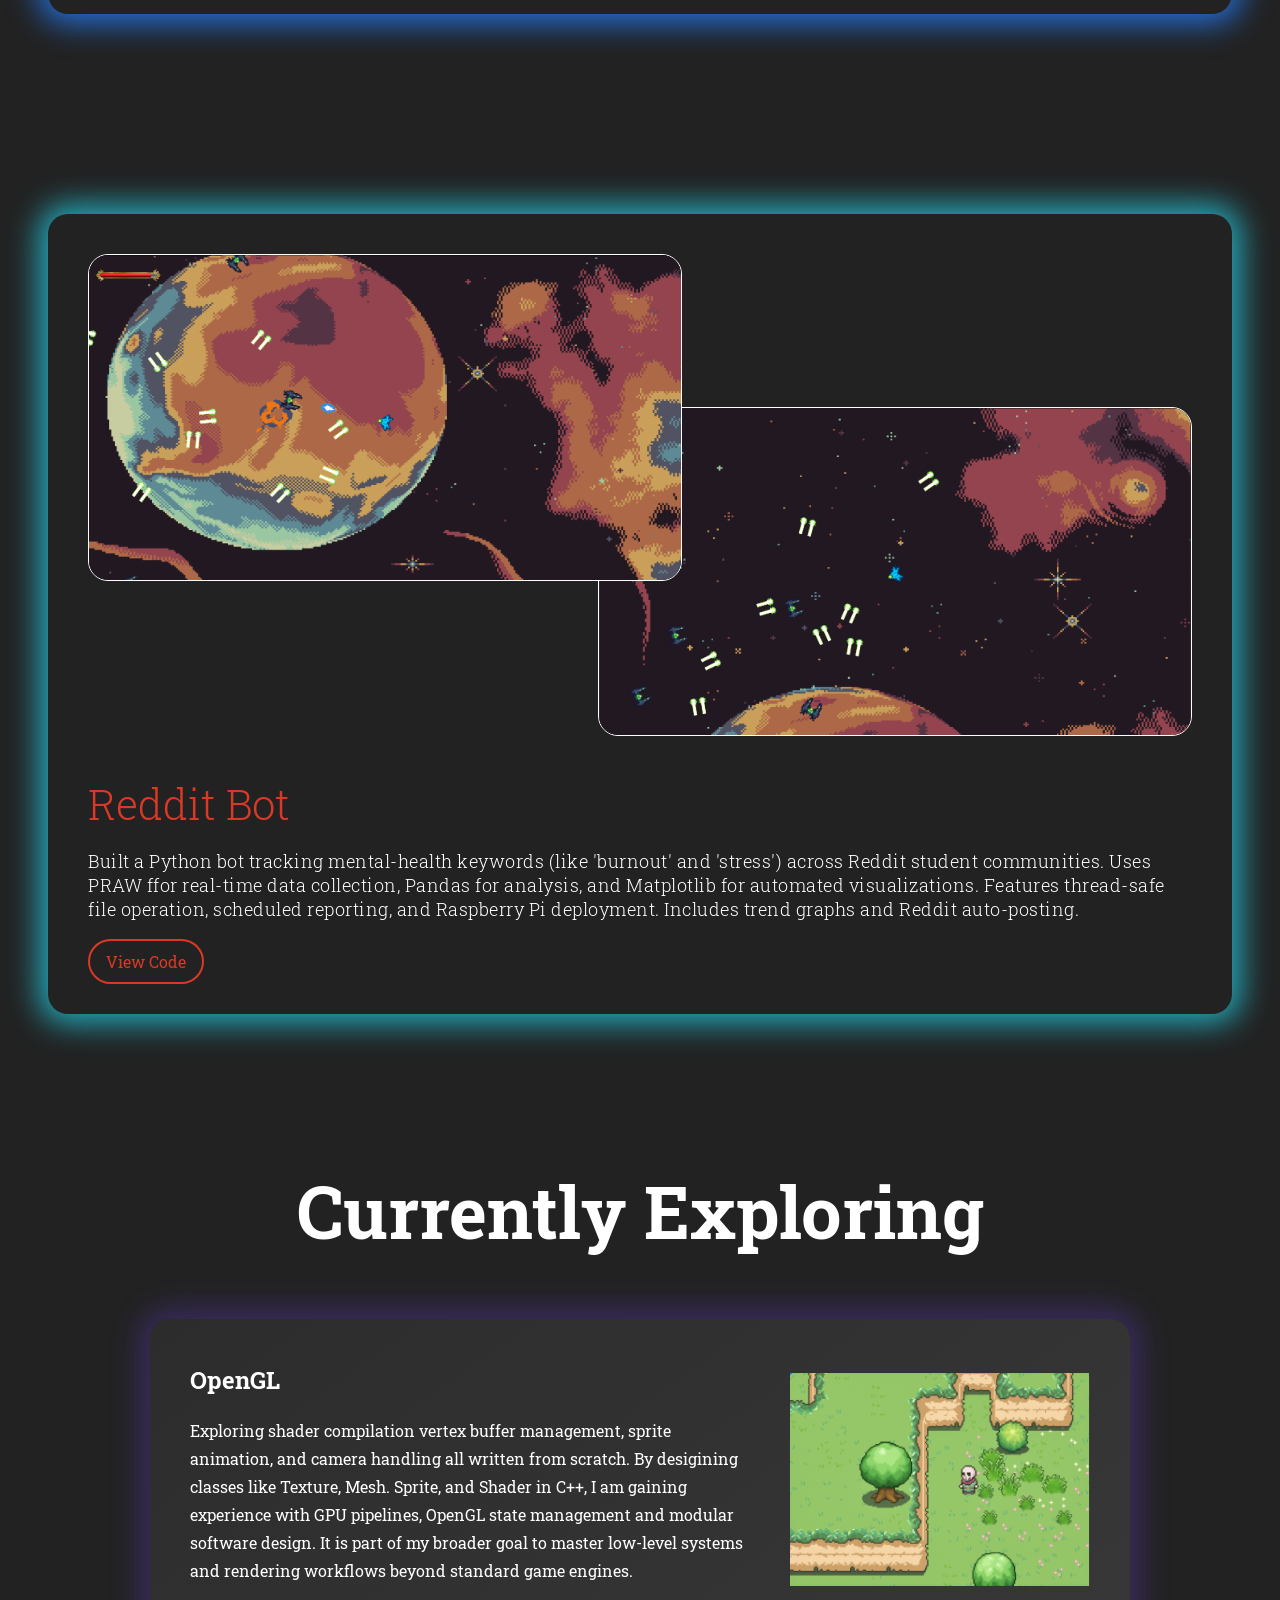
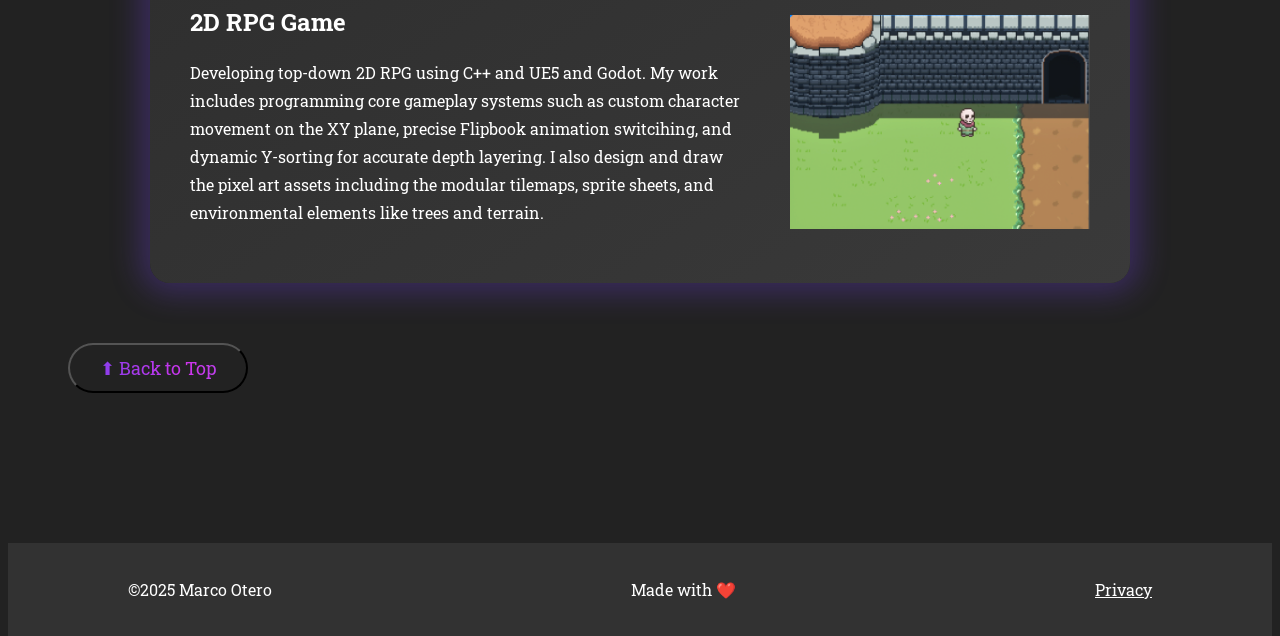
==== commit df9dea66: "Add Google Analytics (GA4) and update privacy disclosure Adds the GA4 gtag.js snippet (G-QTXLCB6B3Q)" ====
--- a/index.html
+++ b/index.html
@@ -3,6 +3,15 @@
 <head>
 
 	<meta charset="utf-8">
+	<!-- Google tag (gtag.js) -->
+	<script async src="https://www.googletagmanager.com/gtag/js?id=G-QTXLCB6B3Q"></script>
+	<script>
+	  window.dataLayer = window.dataLayer || [];
+	  function gtag(){dataLayer.push(arguments);}
+	  gtag('js', new Date());
+
+	  gtag('config', 'G-QTXLCB6B3Q');
+	</script>
 	<title>Marco Otero — Computer Science Student & Developer</title>
 	<meta name="description" content="Marco Otero is a Computer Science sophomore at Georgetown University building 2D games, PC hardware, and software at the intersection of the two.">
 	<meta property="og:type" content="website">
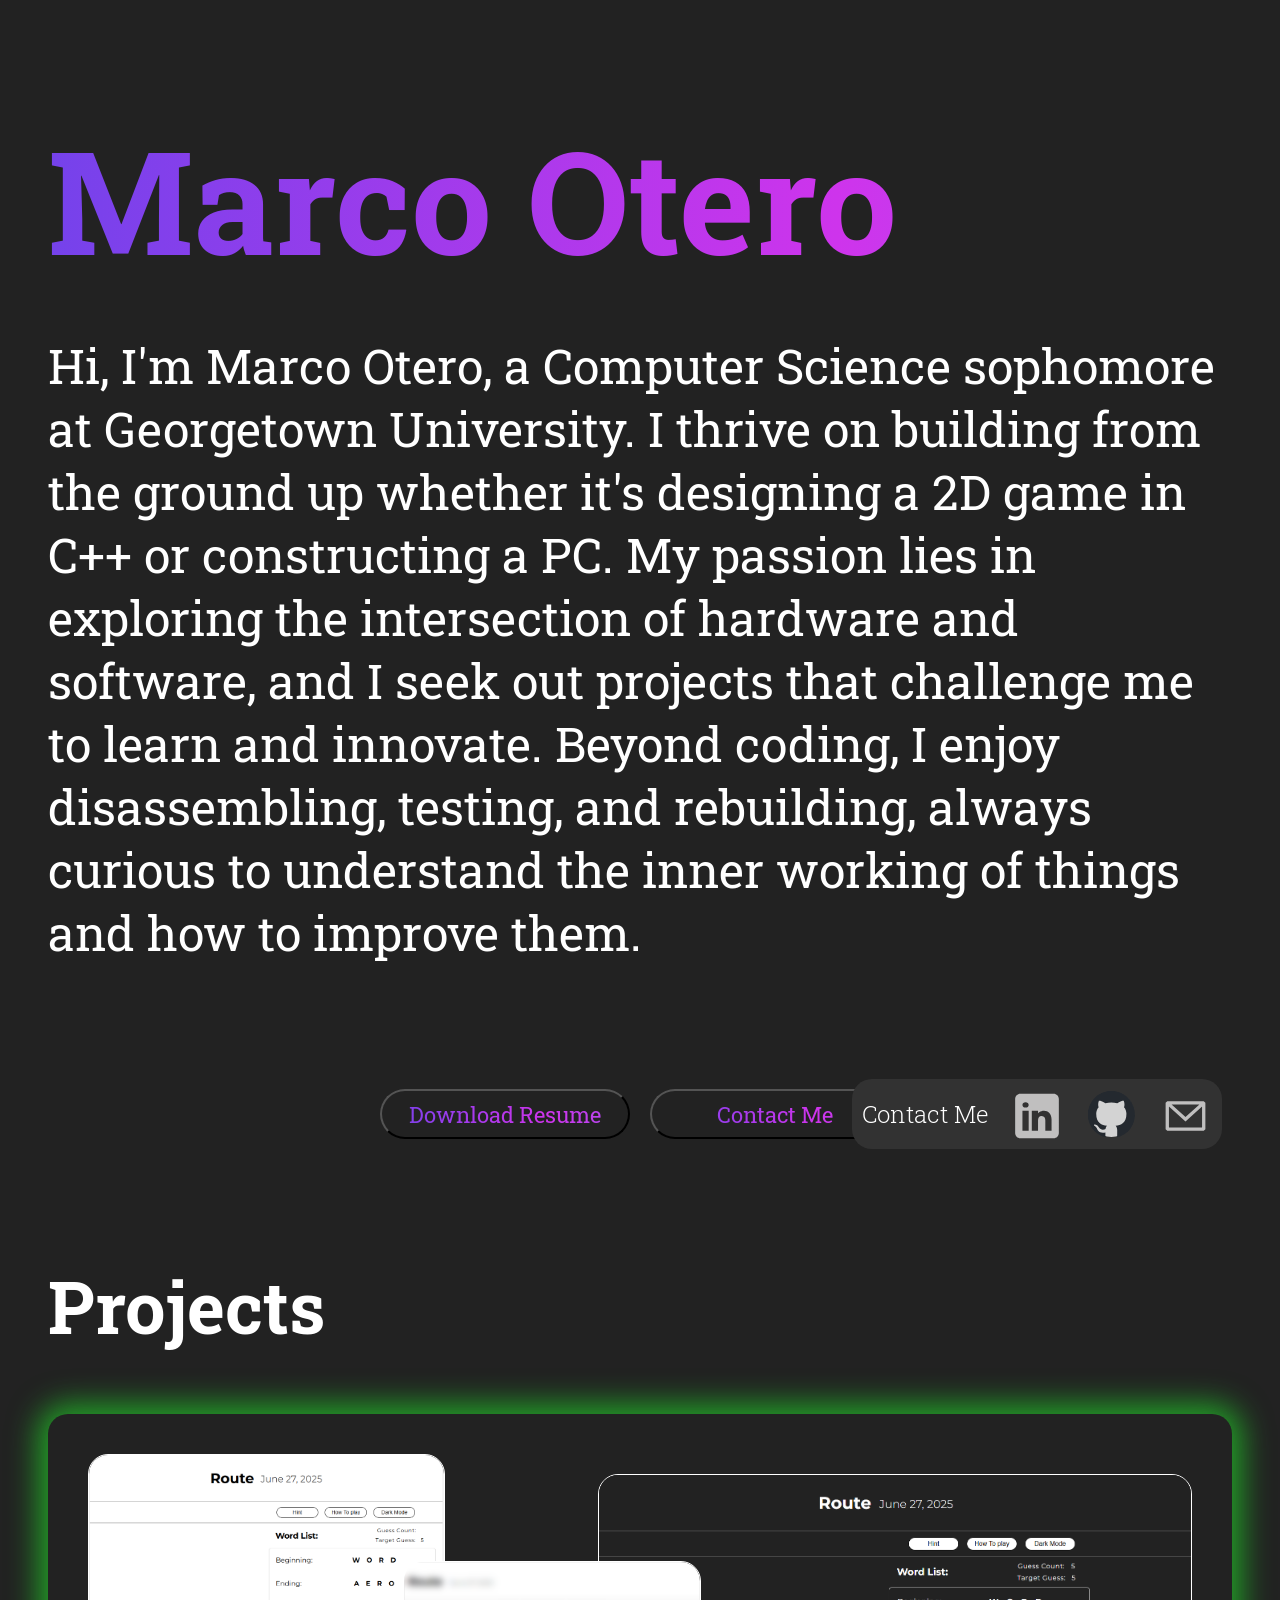
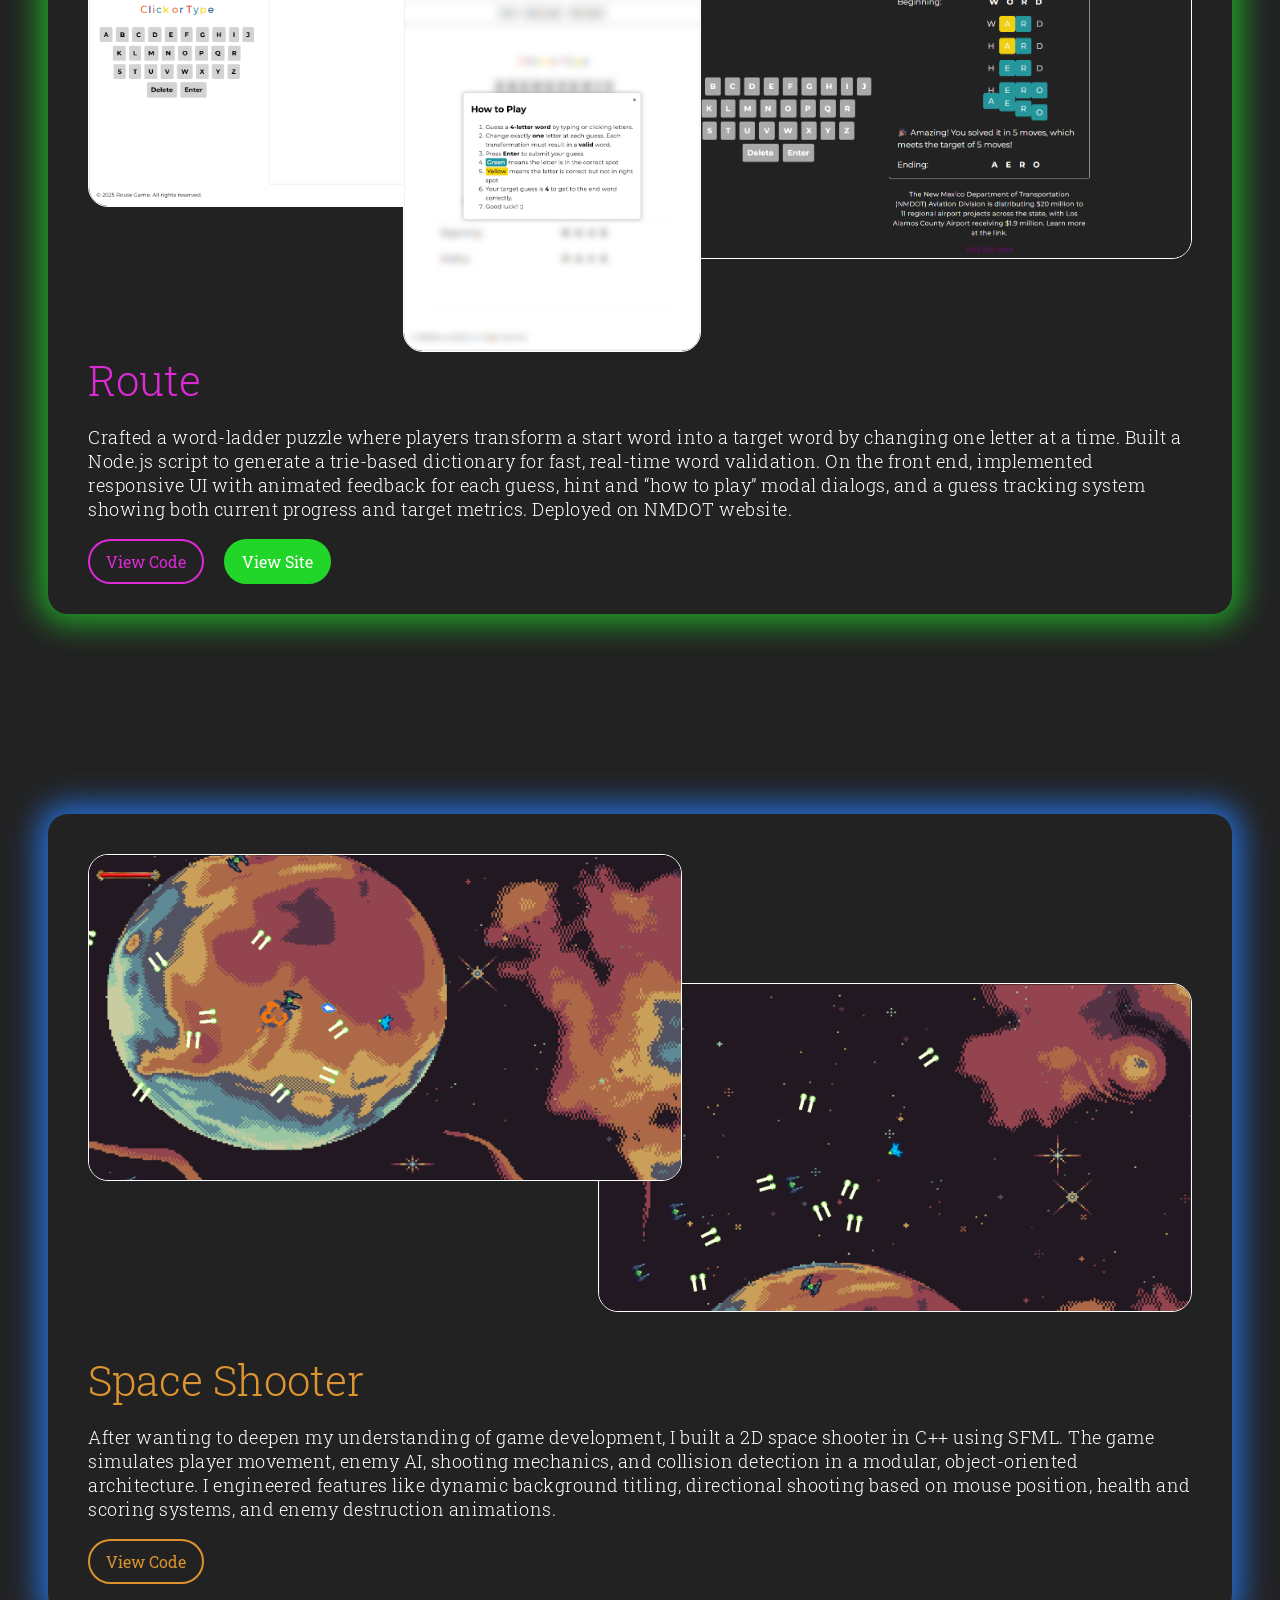
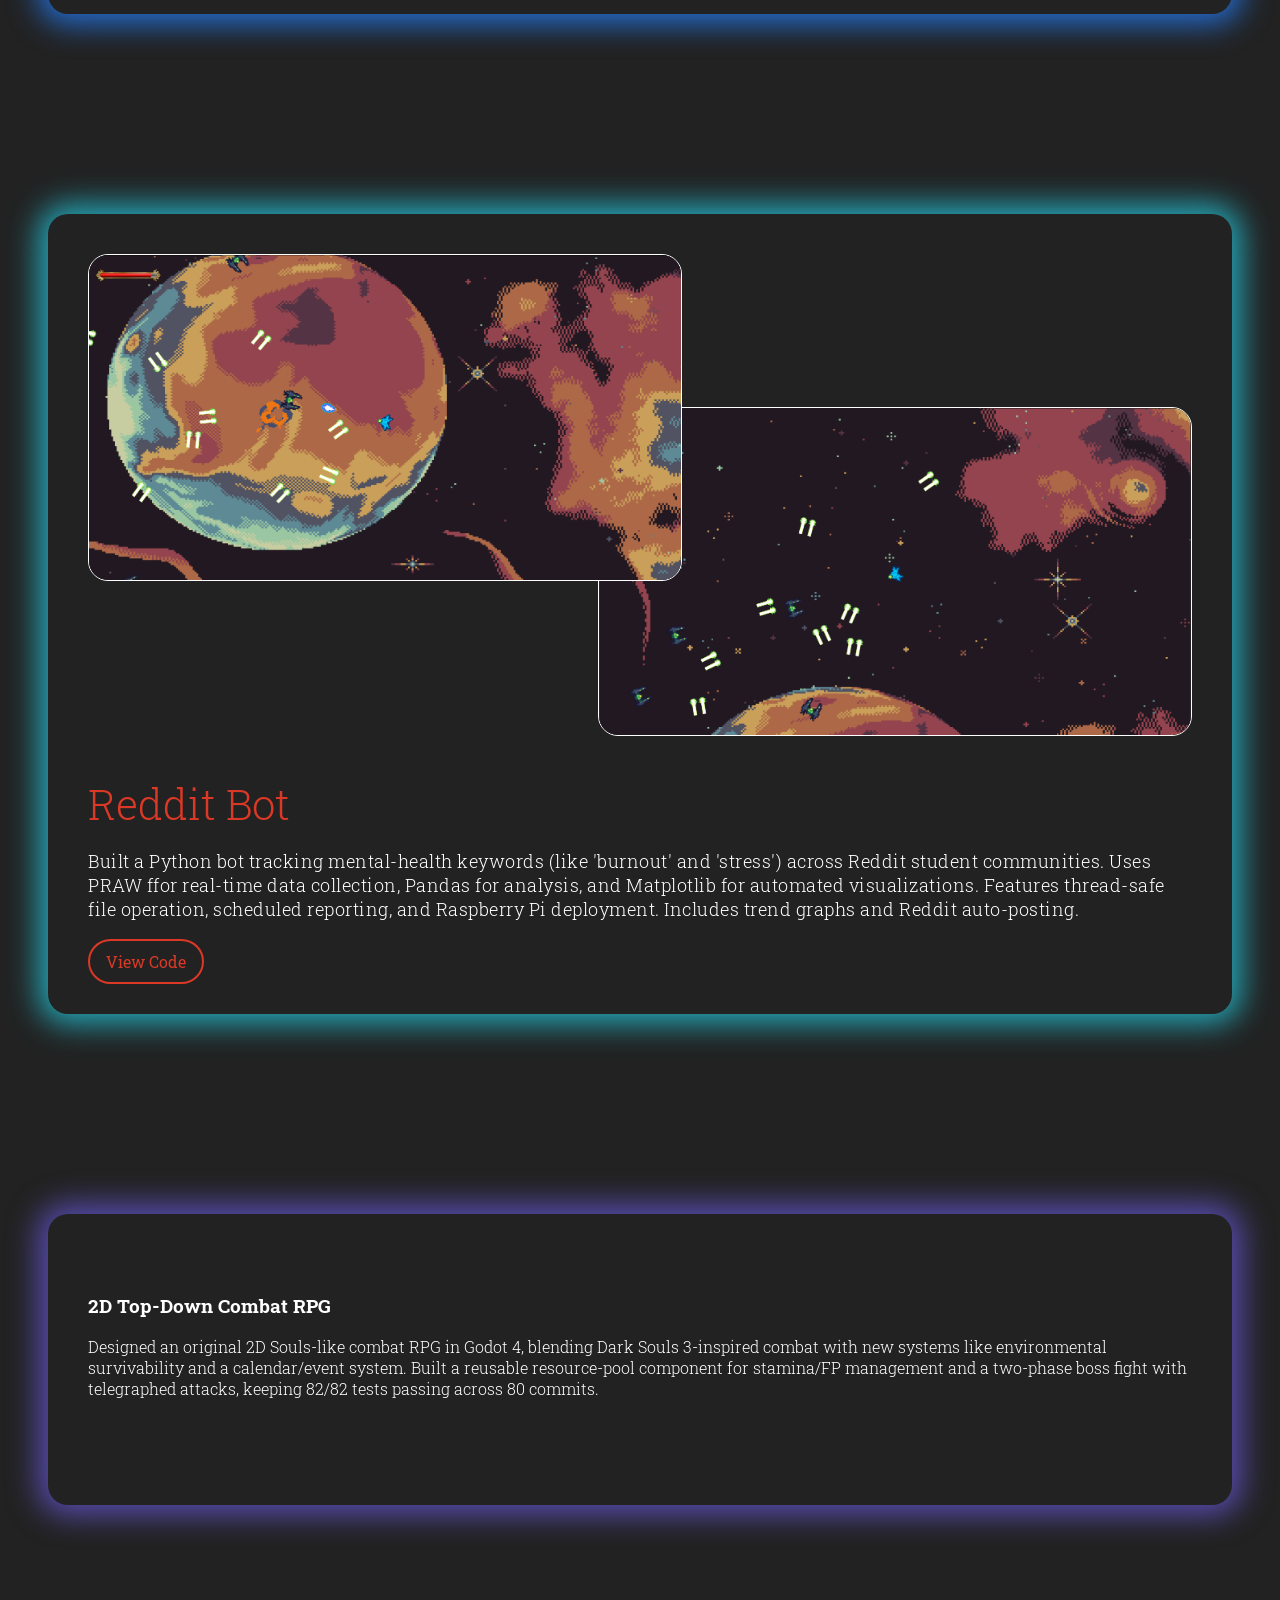
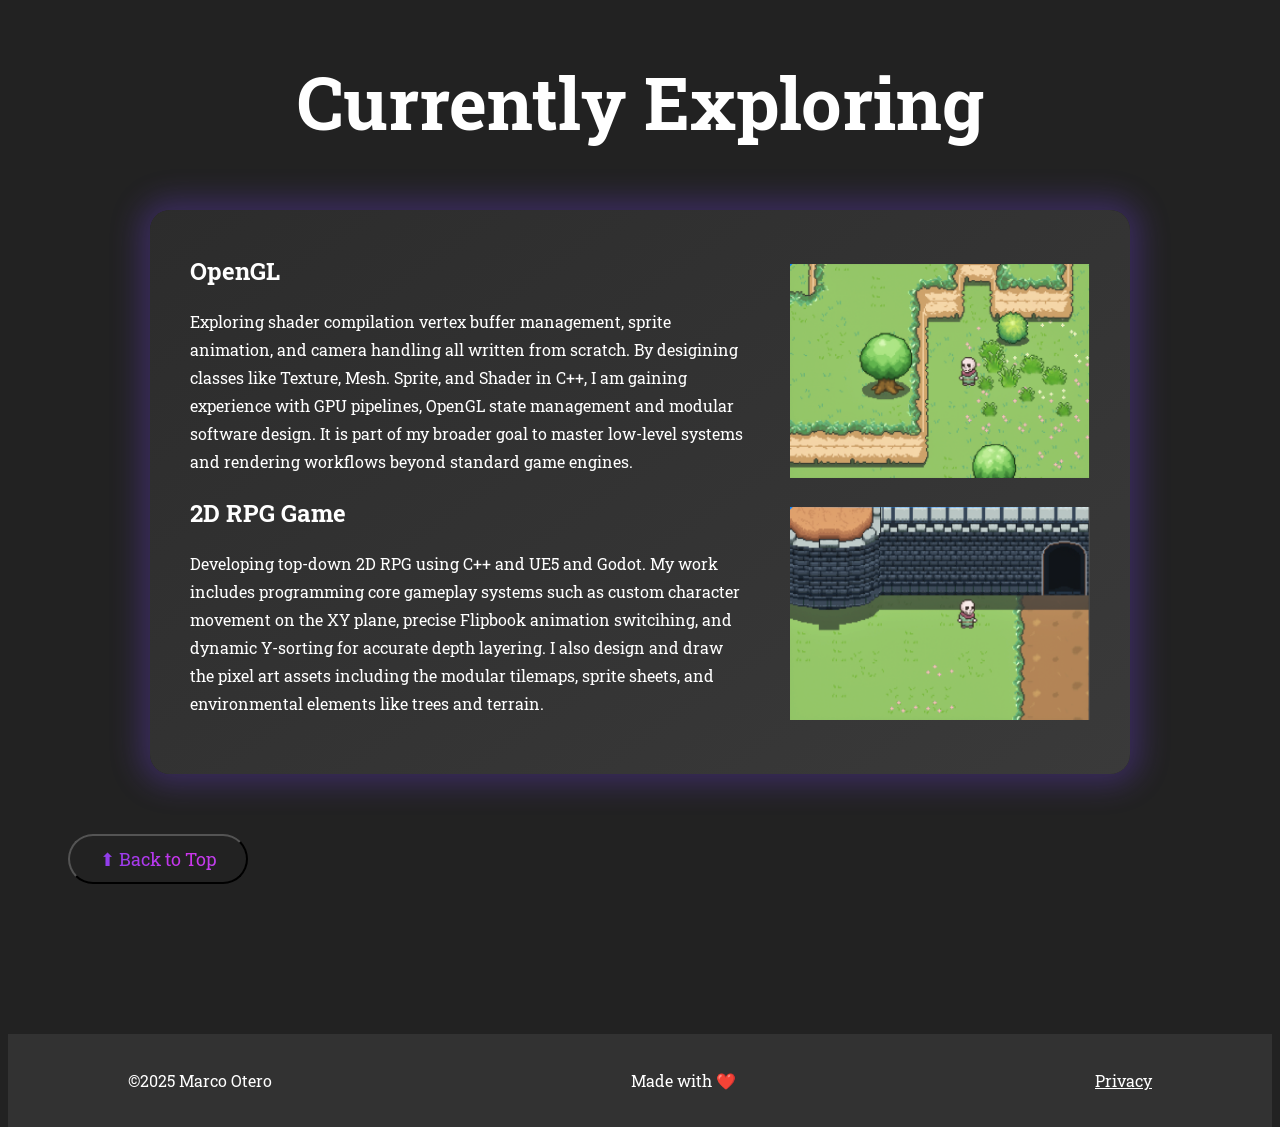
==== commit 3b94dc55: "Add 2D Top-Down Combat RPG project card Text-only card (no screenshots or code link yet — repo is pr" ====
--- a/index.html
+++ b/index.html
@@ -115,6 +115,14 @@
 						<button class = "project2-button" onclick="window.open('https://github.com/MarcoAntOtero/eduStatsBot','_blank')">View Code</button>
 					</div>
 				</div>
+				<div class="project4-container">
+					<div class = "project4-header">
+						<h3 class = "project4-title">
+							2D Top-Down Combat RPG
+						</h3>
+						<p class = "project4-description">Designed an original 2D Souls-like combat RPG in Godot 4, blending Dark Souls 3-inspired combat with new systems like environmental survivability and a calendar/event system. Built a reusable resource-pool component for stamina/FP management and a two-phase boss fight with telegraphed attacks, keeping 82/82 tests passing across 80 commits.</p>
+					</div>
+				</div>
 			</div>
   				<div class="bottom-container">
 					<h2 class = "bottom-container-title">Currently Exploring</h2>
--- a/personal.css
+++ b/personal.css
@@ -203,9 +203,25 @@
 }
 .project1-container.is-visible,
 .project2-container.is-visible,
-.project3-container.is-visible {
+.project3-container.is-visible,
+.project4-container.is-visible {
 	opacity: 1;
 	transform: translateY(0);
+}
+
+.project4-container {
+	display: flex;
+	flex-direction: column;
+	justify-content: center;
+	height: auto;
+	padding: 60px 0;
+	flex: 1;
+	border-radius: 20px;
+	margin-bottom: 200px;
+
+	opacity: 0;
+	transform: translateY(40px);
+	transition: opacity 0.4s linear, transform 0.4s linear;
 }
 
 .img1-container,
@@ -272,17 +288,19 @@
 }
 
 .project1-header,
-.project2-header, 
-.project3-header{
+.project2-header,
+.project3-header,
+.project4-header{
 	margin: 0px 40px 30px 40px;
 	font-weight: 300;
 }
 
 /* Project Buttons */
 .project1-button,
-.project2-button, 
+.project2-button,
 .project3-button,
-.project3-button2{
+.project3-button2,
+.project4-button{
 	background-color: #222;
 	width: fit-content;
 	border-radius: 100px;
@@ -309,6 +327,10 @@
 	color: white;
 	border: 2.5px solid #22d629;
 }
+.project4-button {
+	color: #6c5ce7;
+	border: 2.5px solid #6c5ce7;
+}
 .project1-button:hover {
 	background-color: white;
 	color: #222;
@@ -333,6 +355,12 @@
 	border: 2.5px solid #dd29d6;
 	box-shadow: 0px 0px 10px 3px #dd29d6;
 }
+.project4-button:hover {
+	background-color: white;
+	color: #222;
+	border: 2.5px solid #6c5ce7;
+	box-shadow: 0px 0px 10px 3px #6c5ce7;
+}
 /* Project Shadows */
 .project1-container {
 	box-shadow: 0px 0px 30px 10px #246cd1;
@@ -342,6 +370,9 @@
 }
 .project3-container{
 	box-shadow: 0px 0px 30px 10px rgba(34,214,42,0.7);
+}
+.project4-container{
+	box-shadow: 0px 0px 30px 10px rgba(108,92,231,0.7);
 }
 
 /* ==========================================
@@ -508,26 +539,30 @@
 
   .project1-container,
   .project2-container,
-  .project3-container {
+  .project3-container,
+  .project4-container {
     height: auto;
   }
 
   .project1-header,
-  .project2-header, 
-  .project3-header{
+  .project2-header,
+  .project3-header,
+  .project4-header{
 	width:85%;
 	margin: 0 auto 30px auto;
 	font-weight: 300;
   }
   .project1-title,
   .project2-title,
-  .project3-title{
+  .project3-title,
+  .project4-title{
 	font-size:36px;
 	margin-top: 30px;
   }
   .project1-description,
   .project2-description,
-  .project3-description{
+  .project3-description,
+  .project4-description{
 	font-size:16px;
   }
   .learning-container{
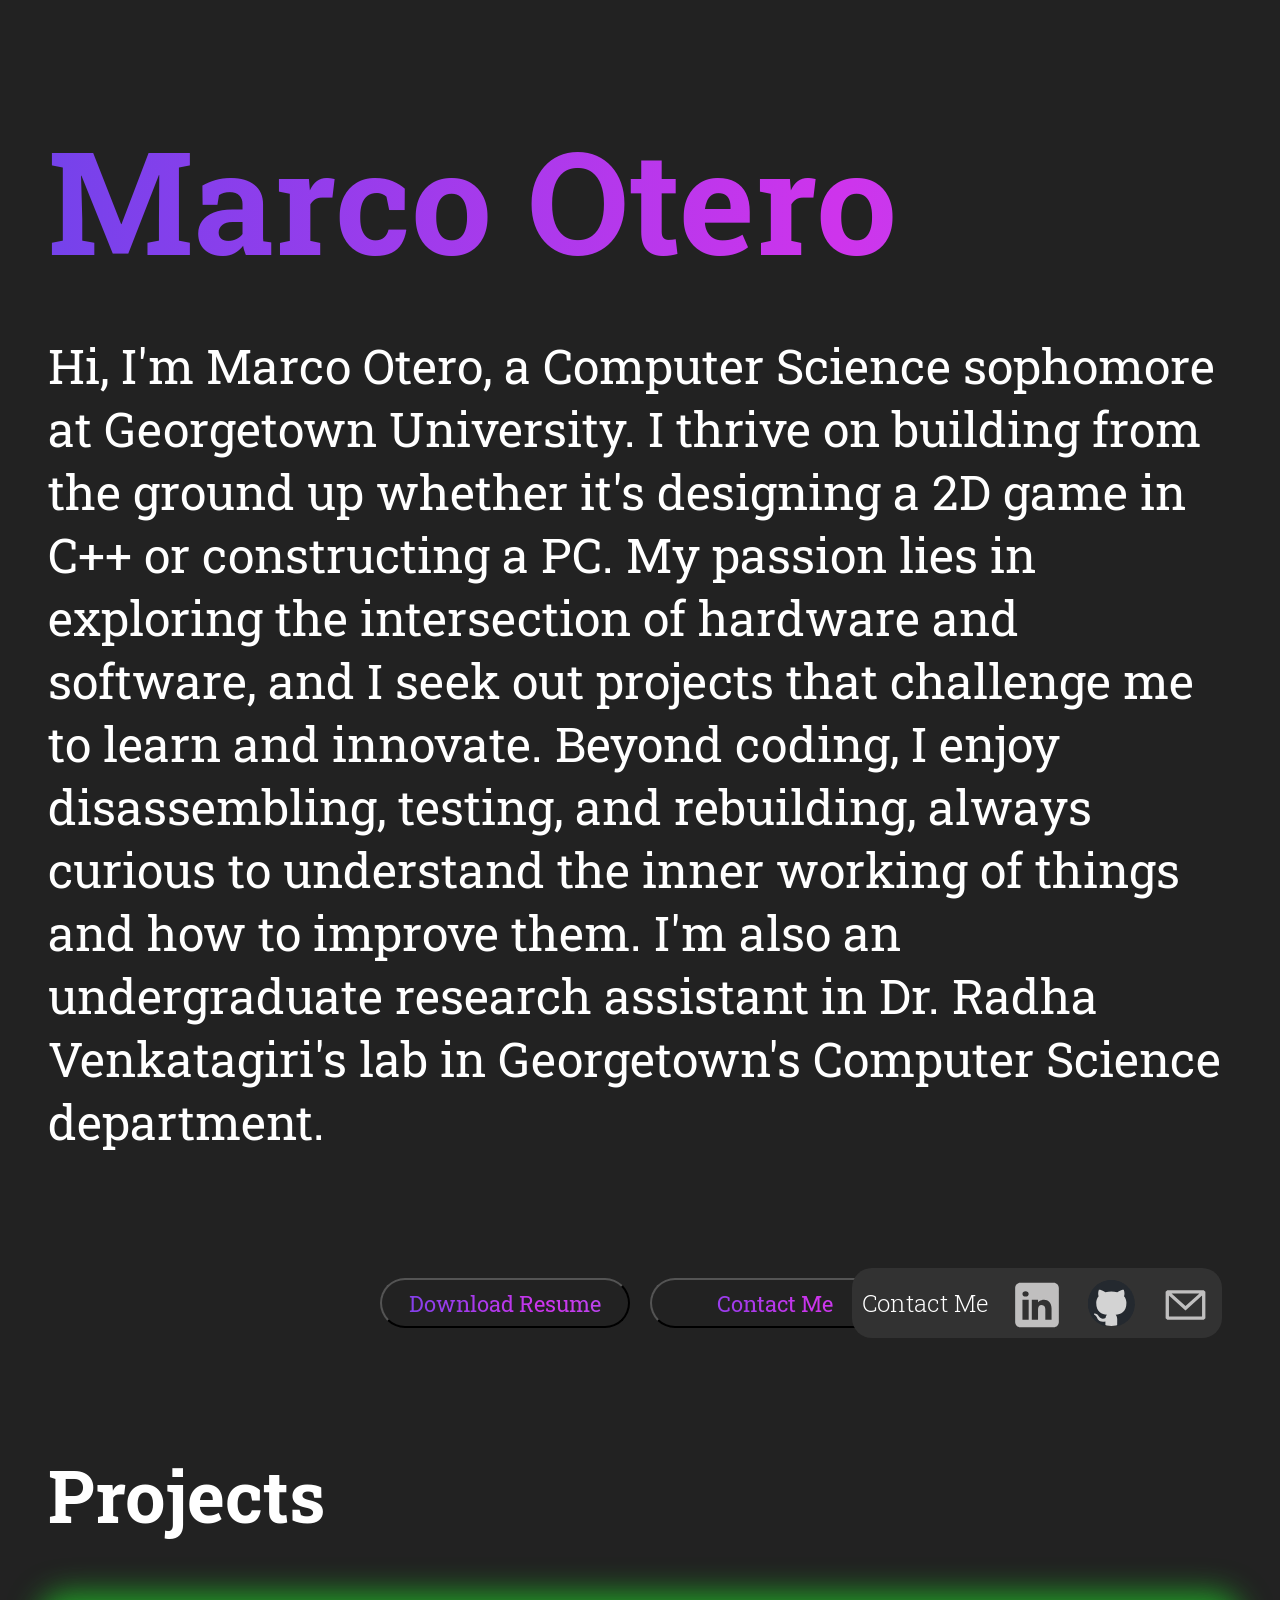
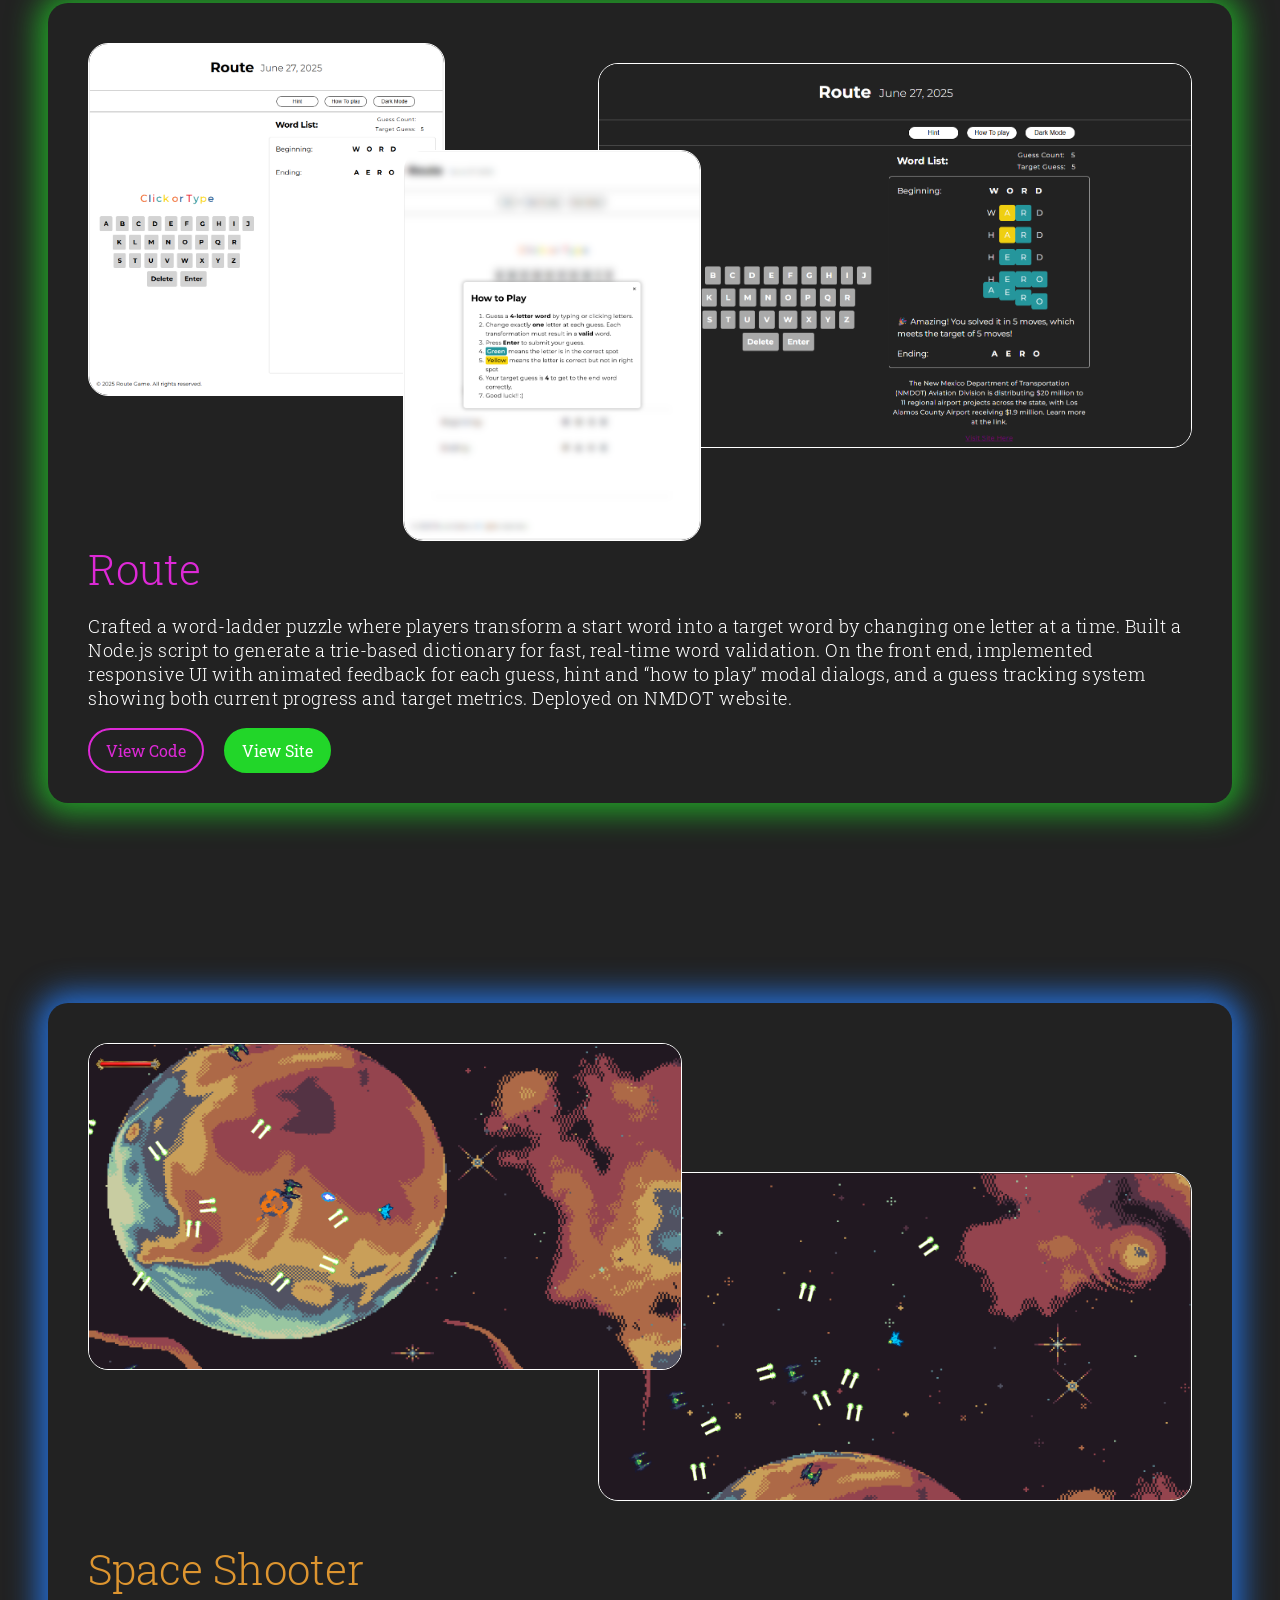
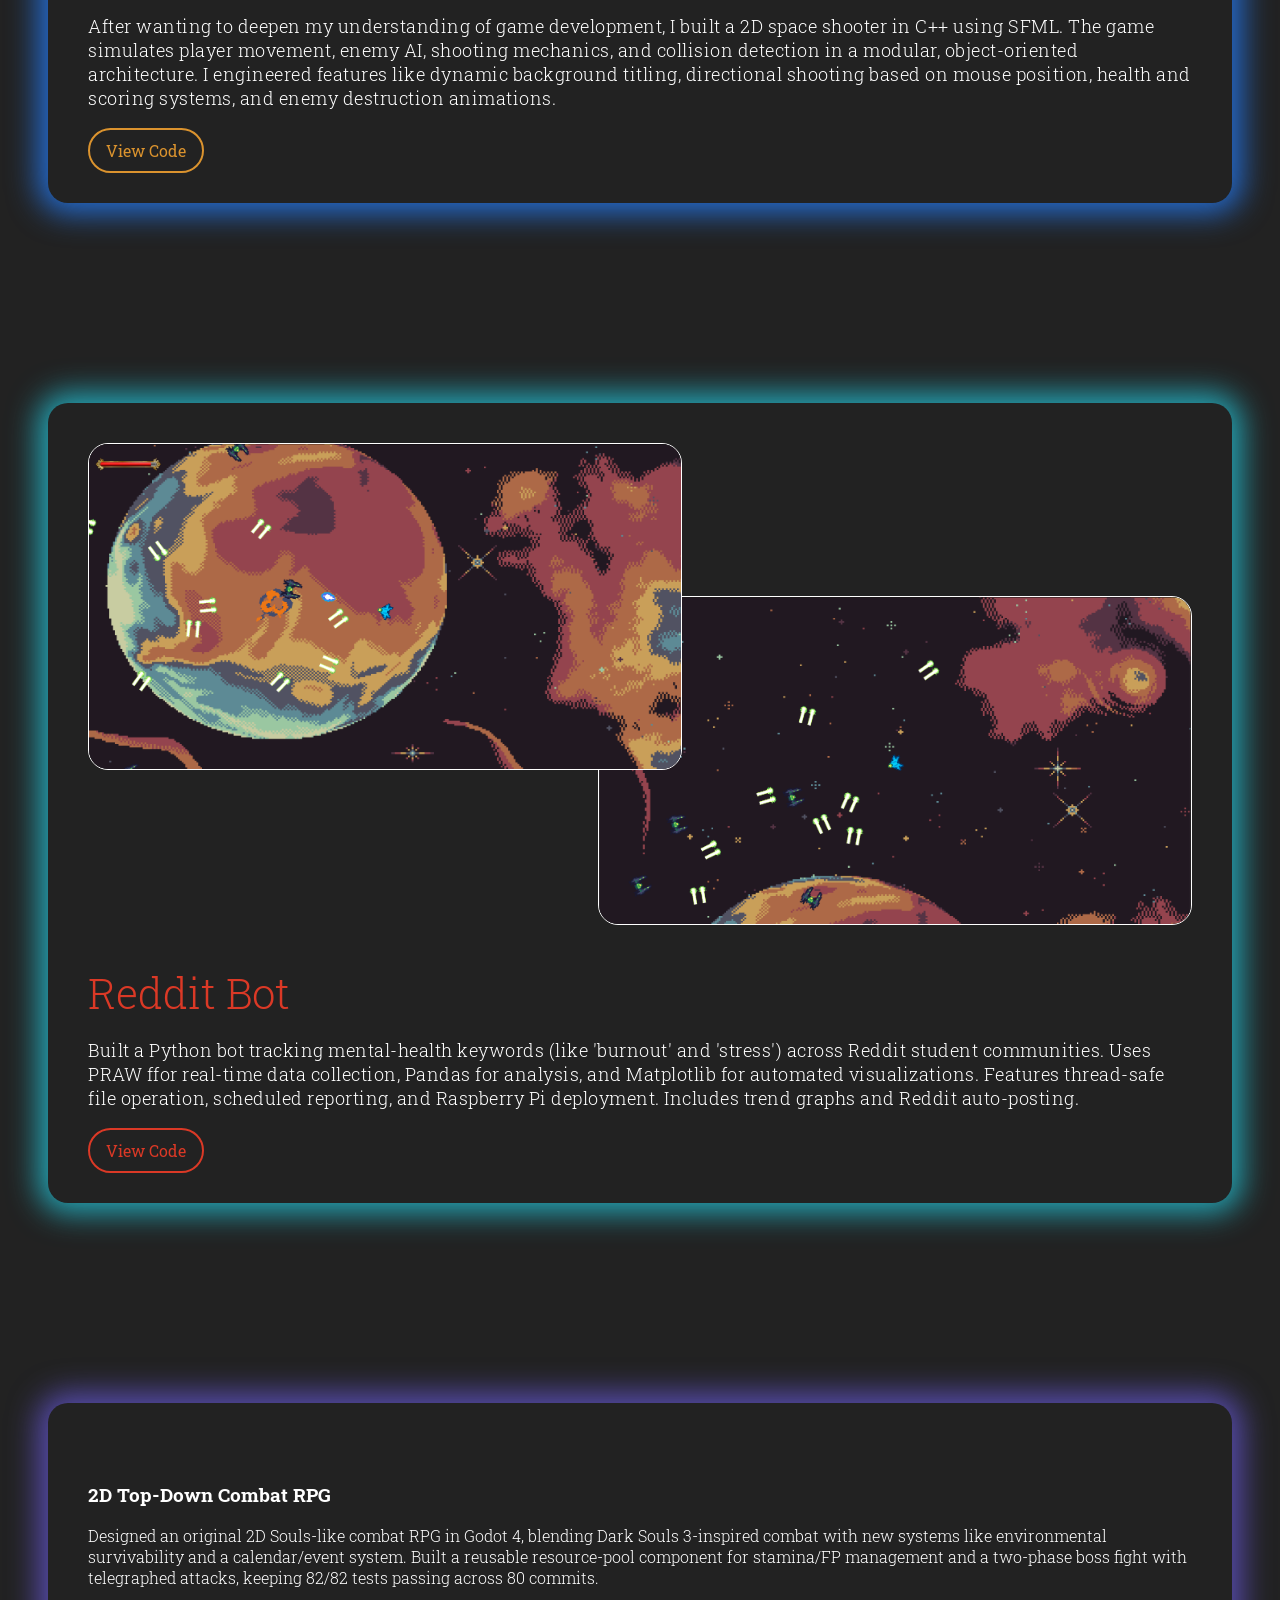
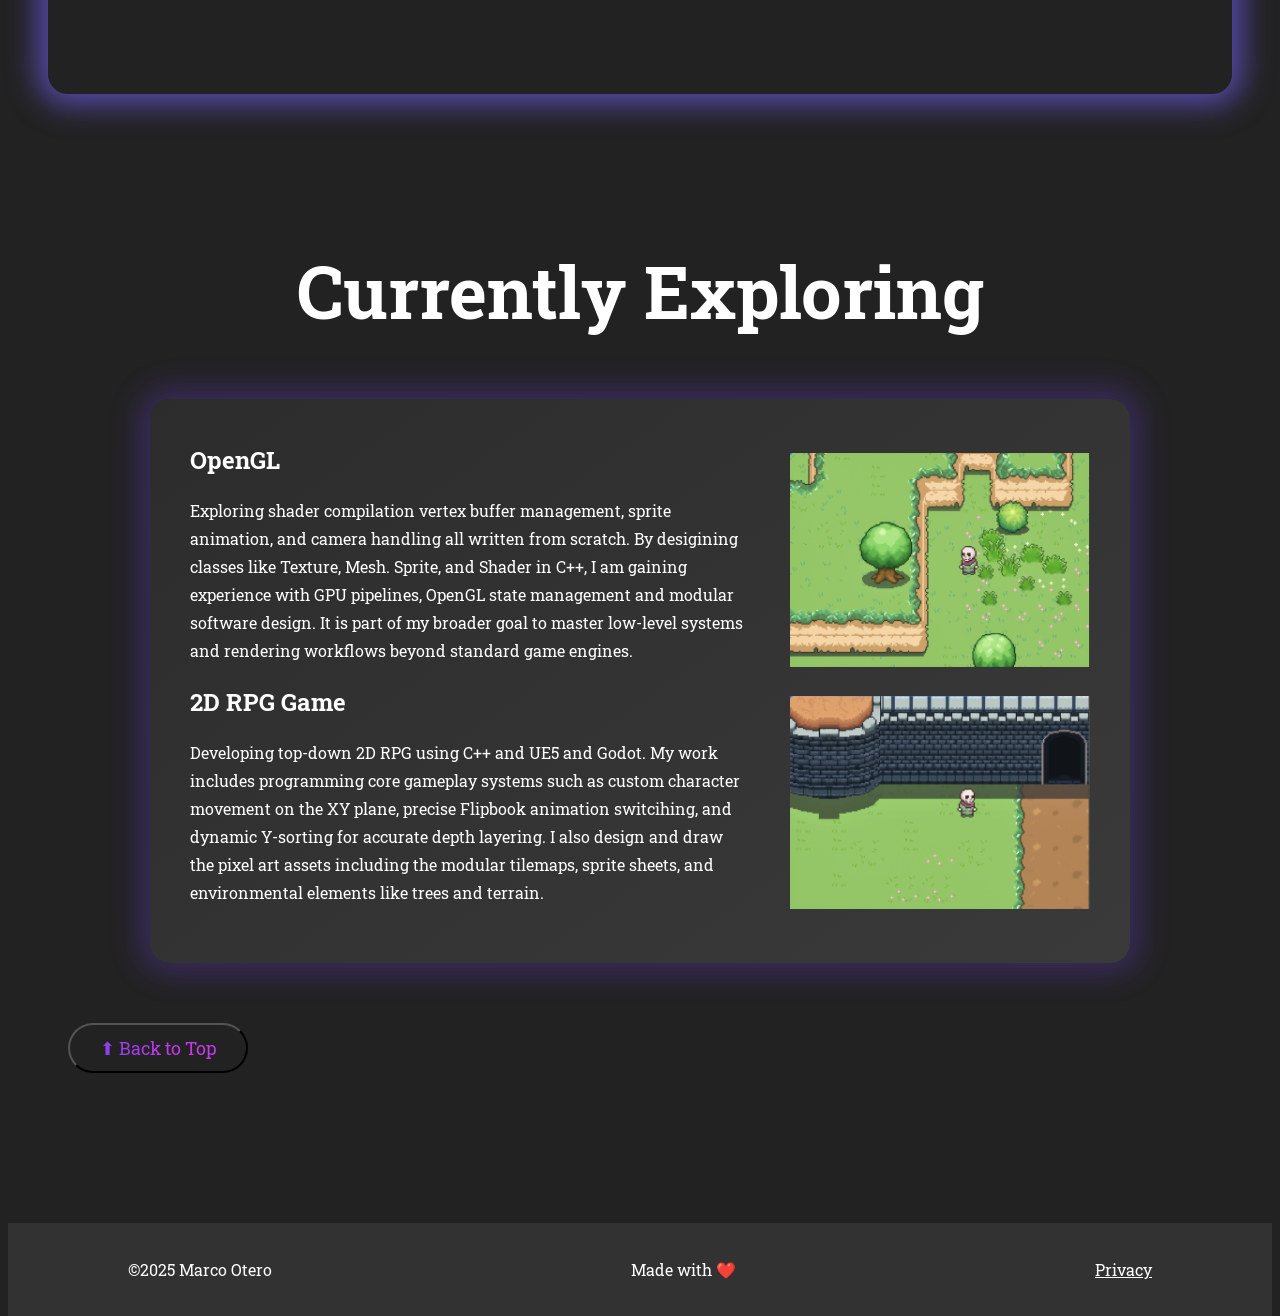
==== commit 15643ef0: "Mention research role in bio (no project specifics) Adds a one-sentence mention of the undergraduate" ====
--- a/index.html
+++ b/index.html
@@ -39,6 +39,7 @@
 				<div class="bio">
 					Hi, I'm Marco Otero, a Computer Science sophomore at Georgetown University.
 I thrive on building from the ground up whether it's designing a 2D game in C++ or constructing a PC. My passion lies in exploring the intersection of hardware and software, and I seek out projects that challenge me to learn and innovate. Beyond coding, I enjoy disassembling, testing, and rebuilding, always curious to understand the inner working of things and how to improve them.
+I'm also an undergraduate research assistant in Dr. Radha Venkatagiri's lab in Georgetown's Computer Science department.
 				</div>
 				<div class = "contact">
 					<button onclick = "window.location.href='assets/marco-otero-resume.pdf';" class="resume-button" target="_blank"  type="button">Download Resume</button>
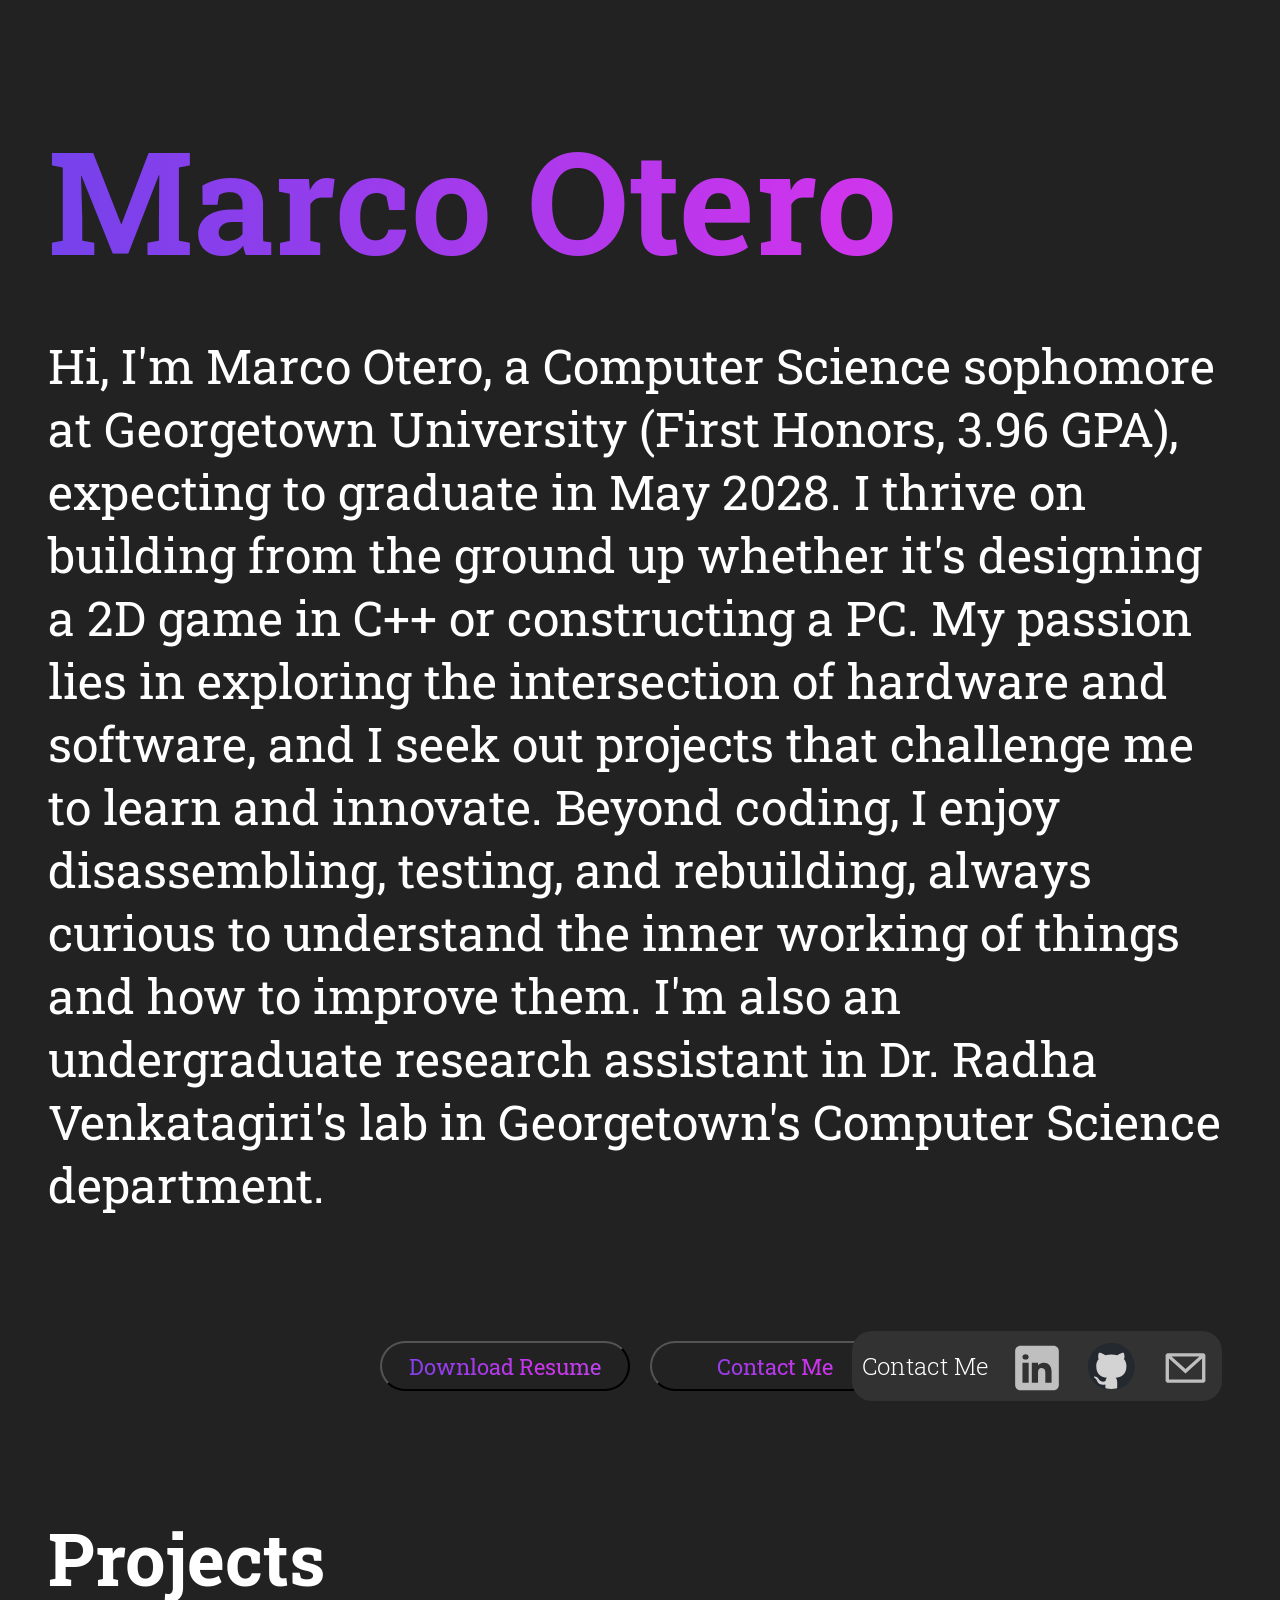
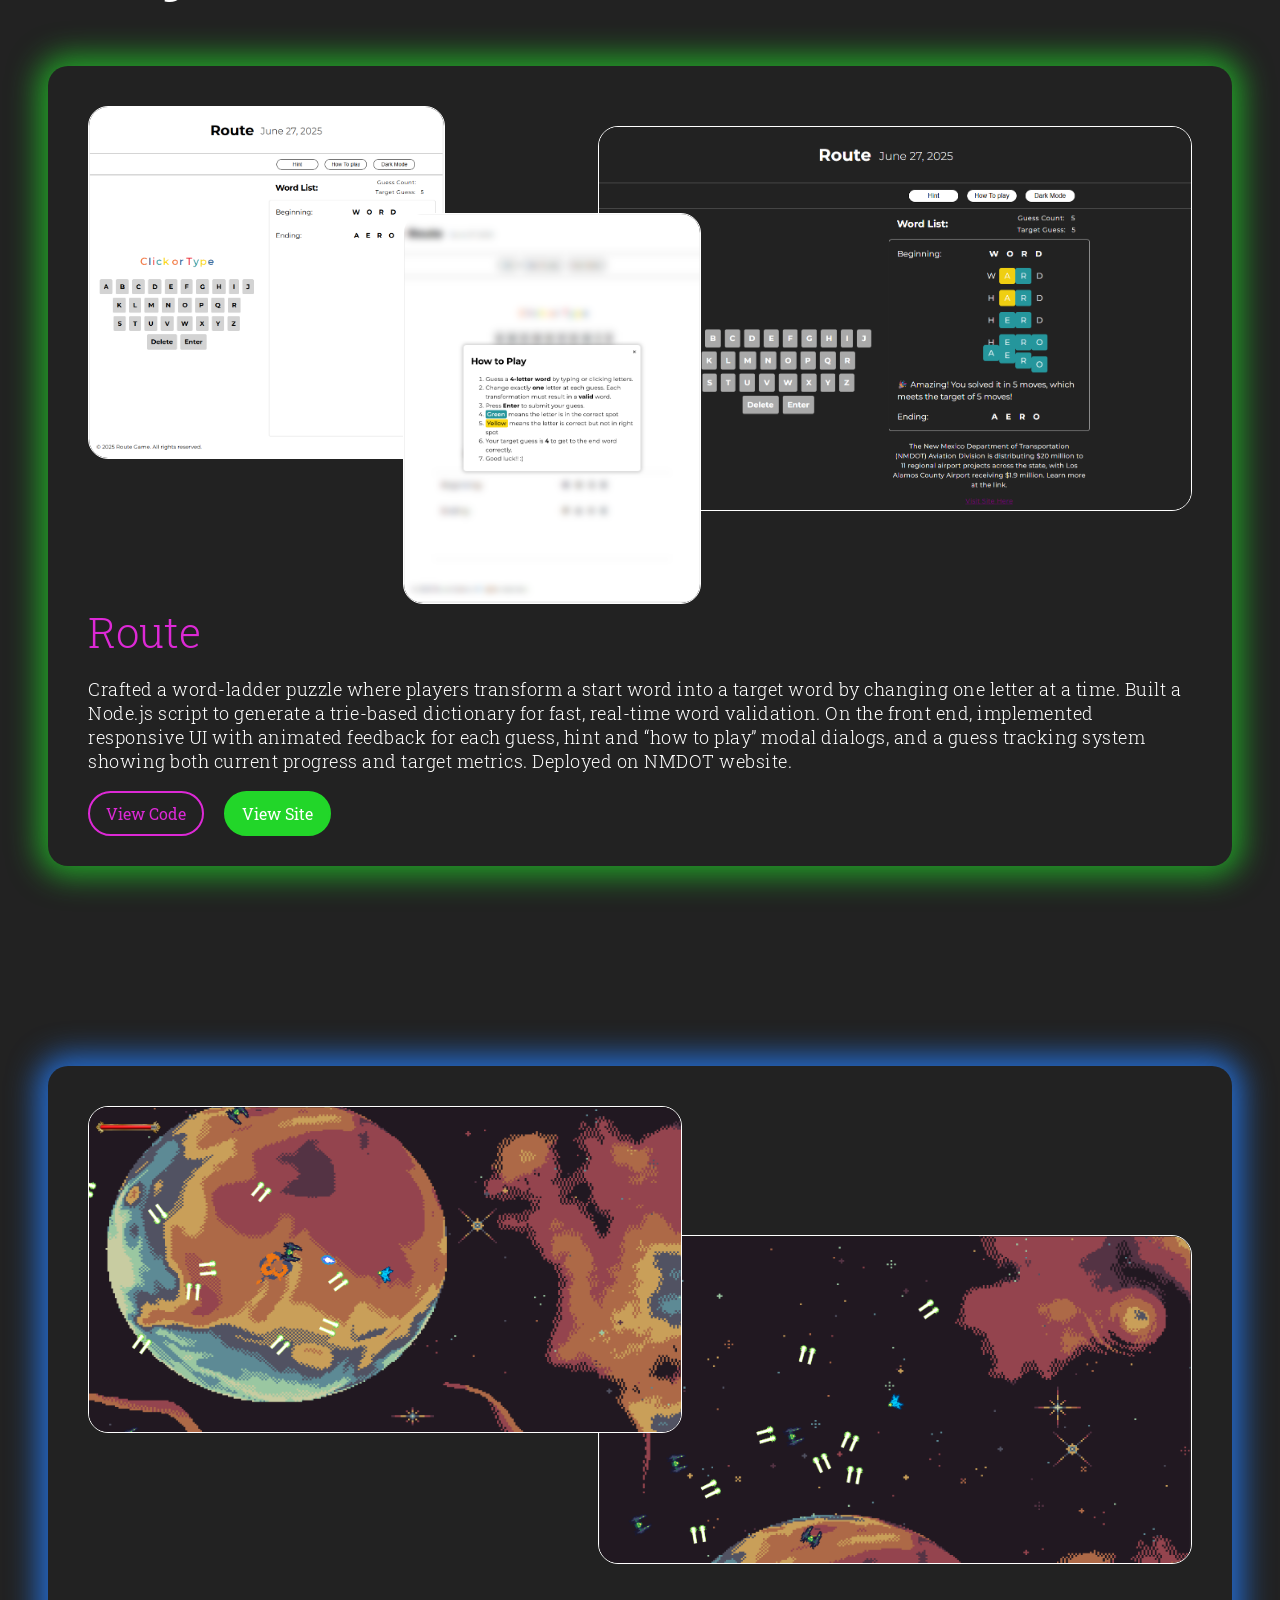
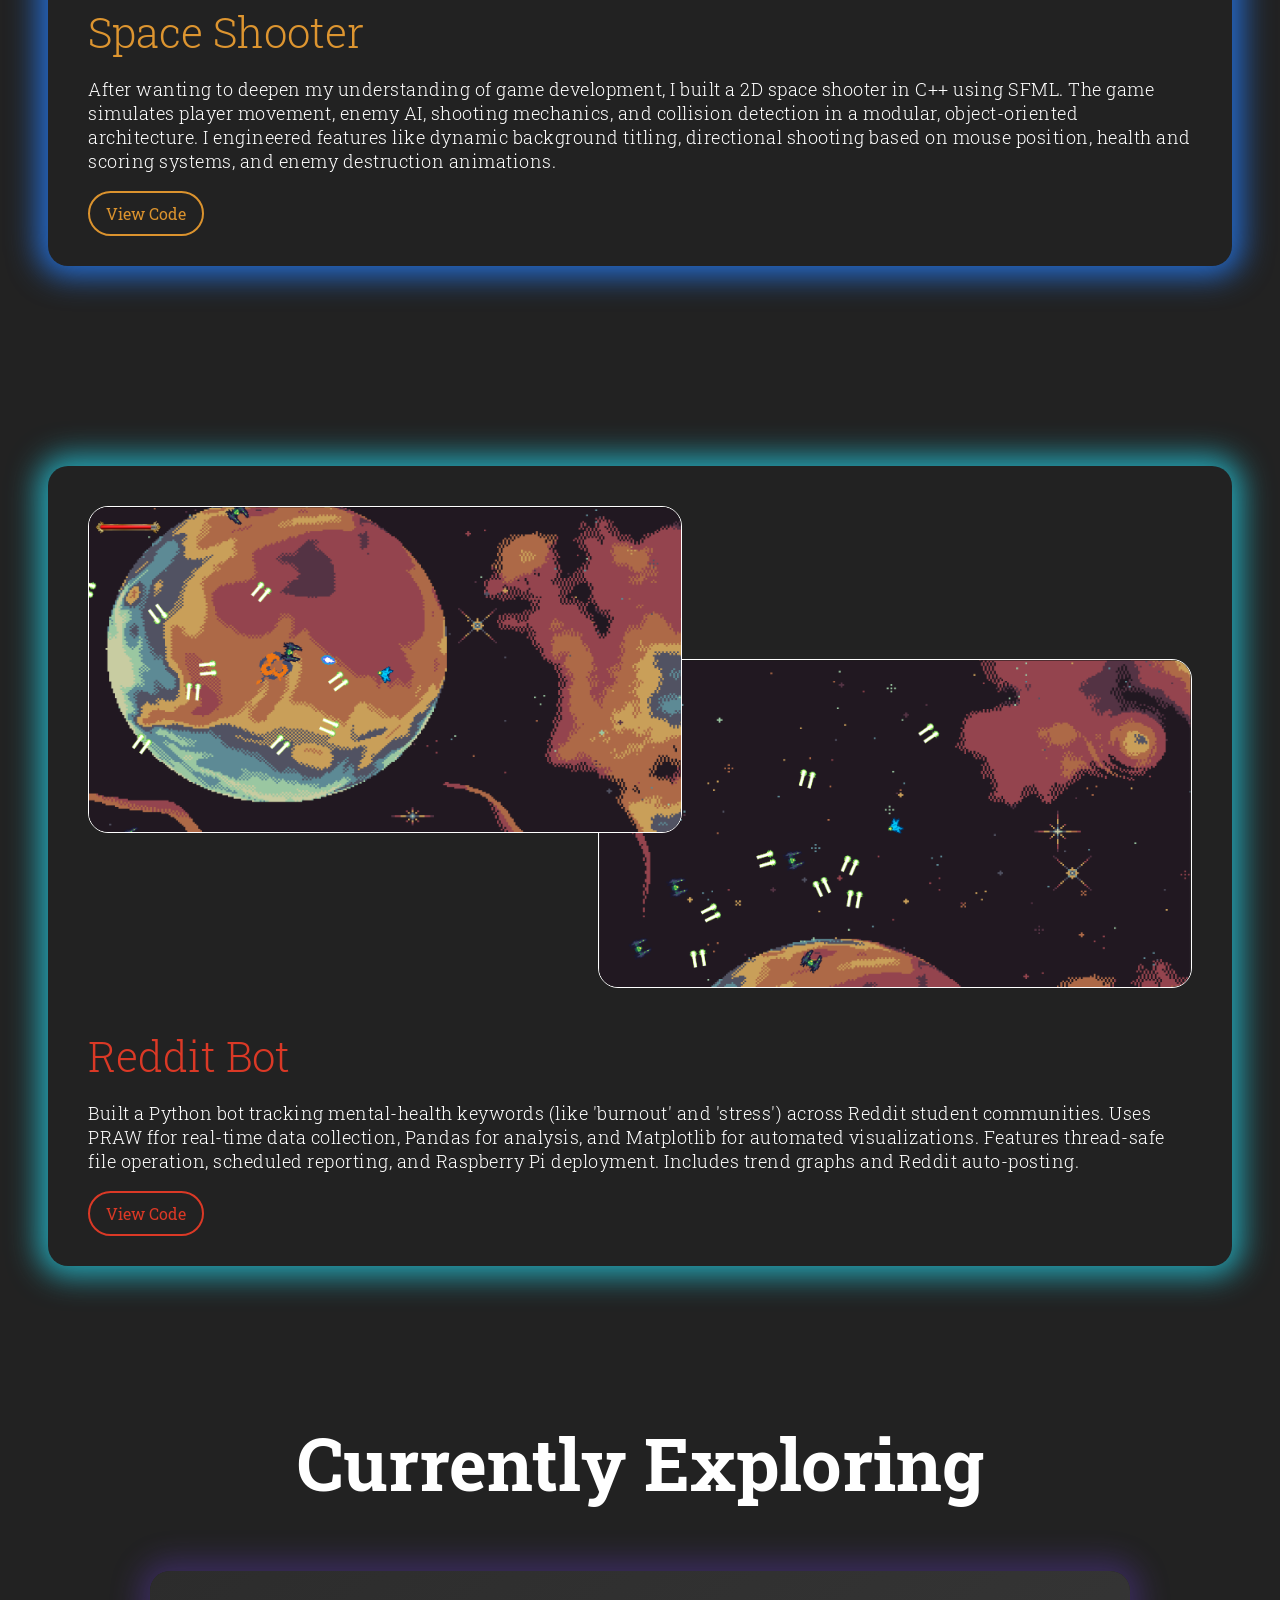
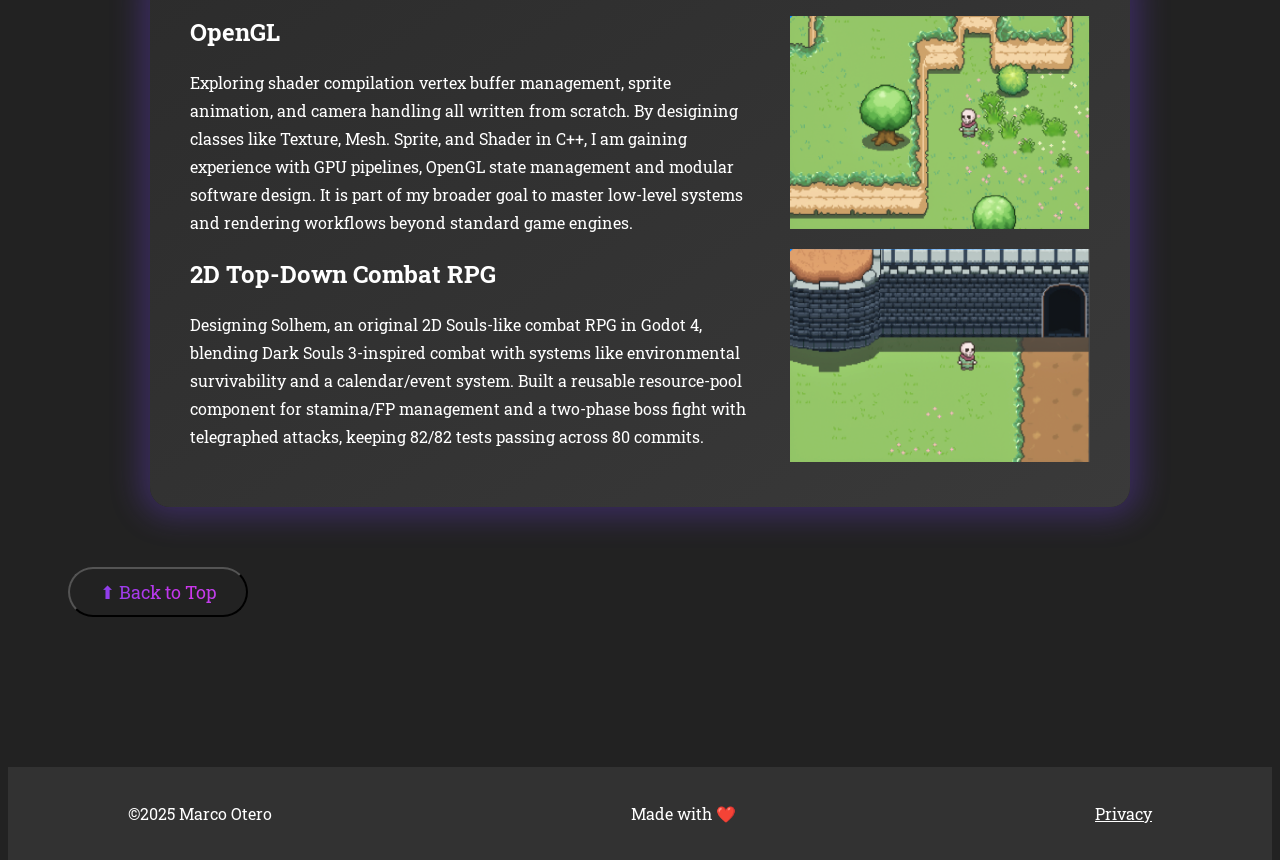
==== commit 4251e310: "Add GPA/grad year, consolidate RPG into Currently Exploring Per the council review: added GPA, honor" ====
--- a/index.html
+++ b/index.html
@@ -37,7 +37,7 @@
 					Marco Otero
 				</h1>
 				<div class="bio">
-					Hi, I'm Marco Otero, a Computer Science sophomore at Georgetown University.
+					Hi, I'm Marco Otero, a Computer Science sophomore at Georgetown University (First Honors, 3.96 GPA), expecting to graduate in May 2028.
 I thrive on building from the ground up whether it's designing a 2D game in C++ or constructing a PC. My passion lies in exploring the intersection of hardware and software, and I seek out projects that challenge me to learn and innovate. Beyond coding, I enjoy disassembling, testing, and rebuilding, always curious to understand the inner working of things and how to improve them.
 I'm also an undergraduate research assistant in Dr. Radha Venkatagiri's lab in Georgetown's Computer Science department.
 				</div>
@@ -116,14 +116,6 @@
 						<button class = "project2-button" onclick="window.open('https://github.com/MarcoAntOtero/eduStatsBot','_blank')">View Code</button>
 					</div>
 				</div>
-				<div class="project4-container">
-					<div class = "project4-header">
-						<h3 class = "project4-title">
-							2D Top-Down Combat RPG
-						</h3>
-						<p class = "project4-description">Designed an original 2D Souls-like combat RPG in Godot 4, blending Dark Souls 3-inspired combat with new systems like environmental survivability and a calendar/event system. Built a reusable resource-pool component for stamina/FP management and a two-phase boss fight with telegraphed attacks, keeping 82/82 tests passing across 80 commits.</p>
-					</div>
-				</div>
 			</div>
   				<div class="bottom-container">
 					<h2 class = "bottom-container-title">Currently Exploring</h2>
@@ -137,8 +129,8 @@
 							</div>
 							<div class="learning-item">
 								<div class="learning-text">
-									<div class="learning-title">2D RPG Game</div>
-									<p>Developing top-down 2D RPG using C++ and UE5 and Godot. My work includes programming core gameplay systems such as custom character movement on the XY plane, precise Flipbook animation switcihing, and dynamic Y-sorting for accurate depth layering. I also design and draw the pixel art assets including the modular tilemaps, sprite sheets, and environmental elements like trees and terrain.</p>
+									<div class="learning-title">2D Top-Down Combat RPG</div>
+									<p>Designing Solhem, an original 2D Souls-like combat RPG in Godot 4, blending Dark Souls 3-inspired combat with systems like environmental survivability and a calendar/event system. Built a reusable resource-pool component for stamina/FP management and a two-phase boss fight with telegraphed attacks, keeping 82/82 tests passing across 80 commits.</p>
 								</div>
 							</div>
 						</div>
--- a/personal.css
+++ b/personal.css
@@ -203,25 +203,9 @@
 }
 .project1-container.is-visible,
 .project2-container.is-visible,
-.project3-container.is-visible,
-.project4-container.is-visible {
+.project3-container.is-visible {
 	opacity: 1;
 	transform: translateY(0);
-}
-
-.project4-container {
-	display: flex;
-	flex-direction: column;
-	justify-content: center;
-	height: auto;
-	padding: 60px 0;
-	flex: 1;
-	border-radius: 20px;
-	margin-bottom: 200px;
-
-	opacity: 0;
-	transform: translateY(40px);
-	transition: opacity 0.4s linear, transform 0.4s linear;
 }
 
 .img1-container,
@@ -289,8 +273,7 @@
 
 .project1-header,
 .project2-header,
-.project3-header,
-.project4-header{
+.project3-header{
 	margin: 0px 40px 30px 40px;
 	font-weight: 300;
 }
@@ -299,8 +282,7 @@
 .project1-button,
 .project2-button,
 .project3-button,
-.project3-button2,
-.project4-button{
+.project3-button2{
 	background-color: #222;
 	width: fit-content;
 	border-radius: 100px;
@@ -327,10 +309,6 @@
 	color: white;
 	border: 2.5px solid #22d629;
 }
-.project4-button {
-	color: #6c5ce7;
-	border: 2.5px solid #6c5ce7;
-}
 .project1-button:hover {
 	background-color: white;
 	color: #222;
@@ -355,12 +333,6 @@
 	border: 2.5px solid #dd29d6;
 	box-shadow: 0px 0px 10px 3px #dd29d6;
 }
-.project4-button:hover {
-	background-color: white;
-	color: #222;
-	border: 2.5px solid #6c5ce7;
-	box-shadow: 0px 0px 10px 3px #6c5ce7;
-}
 /* Project Shadows */
 .project1-container {
 	box-shadow: 0px 0px 30px 10px #246cd1;
@@ -370,9 +342,6 @@
 }
 .project3-container{
 	box-shadow: 0px 0px 30px 10px rgba(34,214,42,0.7);
-}
-.project4-container{
-	box-shadow: 0px 0px 30px 10px rgba(108,92,231,0.7);
 }
 
 /* ==========================================
@@ -539,30 +508,26 @@
 
   .project1-container,
   .project2-container,
-  .project3-container,
-  .project4-container {
+  .project3-container {
     height: auto;
   }
 
   .project1-header,
   .project2-header,
-  .project3-header,
-  .project4-header{
+  .project3-header{
 	width:85%;
 	margin: 0 auto 30px auto;
 	font-weight: 300;
   }
   .project1-title,
   .project2-title,
-  .project3-title,
-  .project4-title{
+  .project3-title{
 	font-size:36px;
 	margin-top: 30px;
   }
   .project1-description,
   .project2-description,
-  .project3-description,
-  .project4-description{
+  .project3-description{
 	font-size:16px;
   }
   .learning-container{
